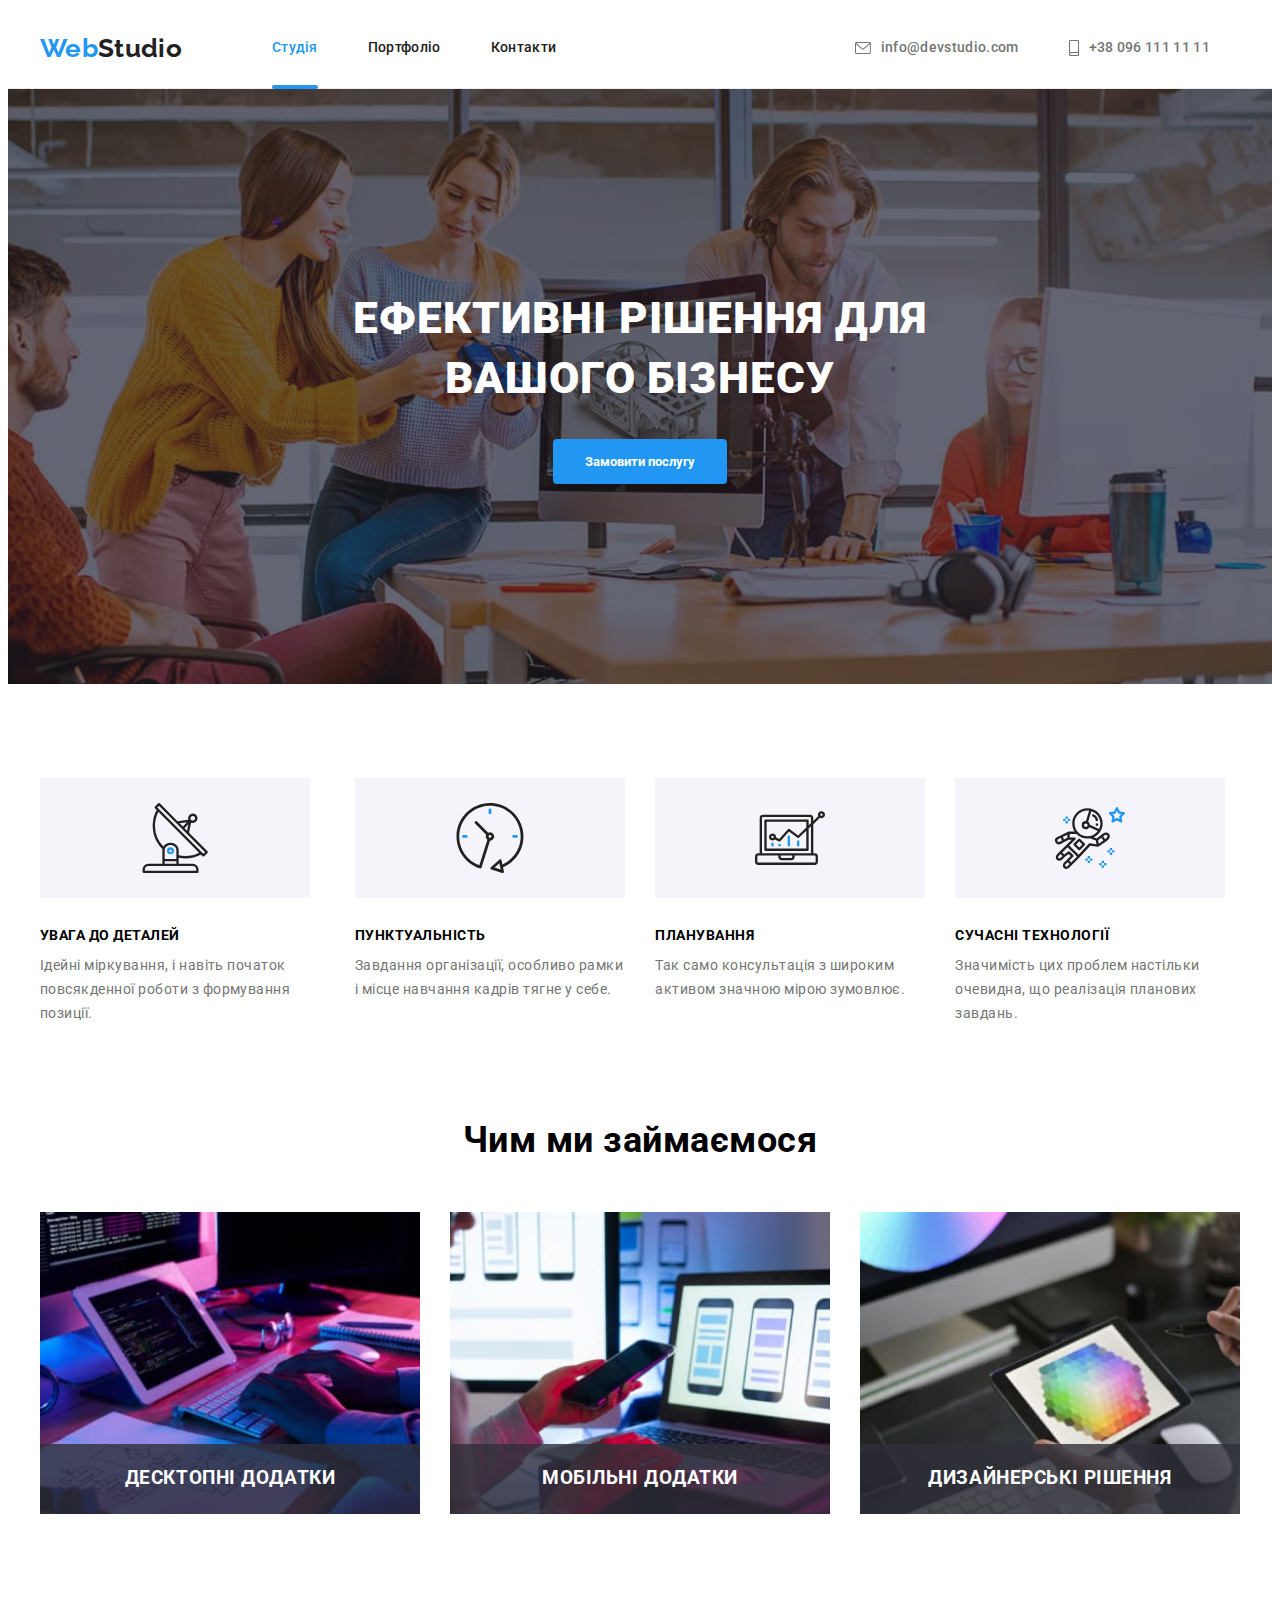
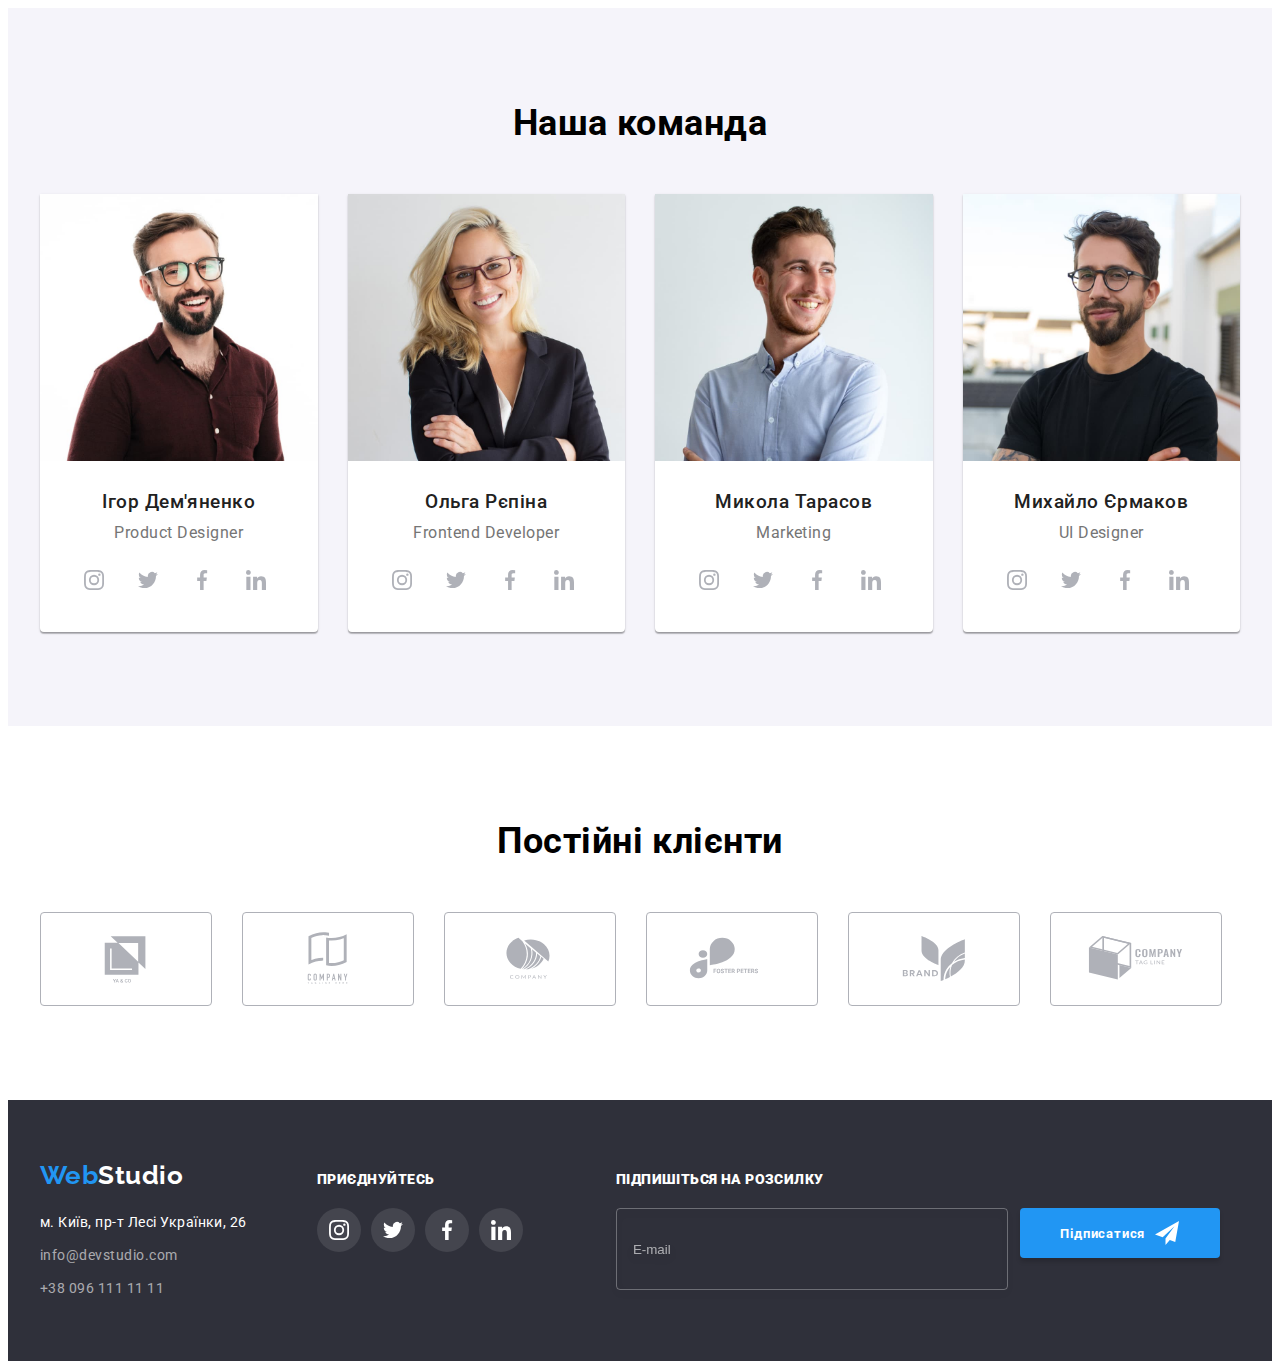
==== index.html @ 1784bf15 "copied files" ====
<!DOCTYPE html>
<html lang="uk">
  <head>
    <meta charset="UTF-8" />
    <meta http-equiv="X-UA-Compatible" content="IE=edge" />
    <meta name="viewport" content="width=device-width, initial-scale=1.0" />
    <title>Студія</title>
    <link rel="preconnect" href="https://fonts.googleapis.com" />
    <link rel="preconnect" href="https://fonts.gstatic.com" crossorigin />
    <link
      href="https://fonts.googleapis.com/css2?family=Raleway:wght@700&family=Roboto:wght@400;500;700;900&display=swap"
      rel="stylesheet"
    />
    <link
      rel="stylesheet"
      href="https://cdnjs.cloudflare.com/ajax/libs/modern-normalize/1.1.0/modern-normalize.min.css"
      integrity="sha512-wpPYUAdjBVSE4KJnH1VR1HeZfpl1ub8YT/NKx4PuQ5NmX2tKuGu6U/JRp5y+Y8XG2tV+wKQpNHVUX03MfMFn9Q=="
      crossorigin="anonymous"
      referrerpolicy="no-referrer"
    />
    <link rel="stylesheet" href="./css/main.min.css" />
  </head>

  <body>
    <header class="header">
      <div class="container main-menu">
        <a href="./index.html" class="logo no-decoration">
          <span class="accent-logo">Web</span>Studio
        </a>
        <nav>
          <ul class="menu style-none">
            <li class="menu-item">
              <a class="menu-link current no-decoration" href="./index.html">Студія</a>
            </li>
            <li class="menu-item">
              <a class="menu-link no-decoration" href="./portfolio.html">Портфоліо</a>
            </li>
            <li class="menu-item">
              <a class="menu-link no-decoration" href="#contacts">Контакти</a>
            </li>
          </ul>
        </nav>
        <ul class="communication-list style-none">
          <li class="communication-item">
            <a
              class="communication-link no-decoration"
              href="mailto:info@devstudio.com"
              rel="noopener noreferrer nofollow"
              target="_blank"
            >
              <svg width="16" height="12" class="icon-communication">
                <use href="./images/sprite.svg#envelope"></use>
              </svg>
              info@devstudio.com</a
            >
          </li>
          <li class="communication-item">
            <a class="communication-link no-decoration" href="tel:+380961111111">
              <svg width="10" height="16" class="icon-communication">
                <use href="./images/sprite.svg#smartphone"></use>
              </svg>
              +38 096 111 11 11</a
            >
          </li>
        </ul>
      </div>
    </header>
    <main>
      <!-- Hero section -->
      <section class="hero">
        <h1 class="hero-title">Ефективні рішення для вашого бізнесу</h1>
        <button type="button" class="hero-btn cursor" data-modal-open>Замовити послугу</button>
      </section>

      <!-- Features Section-->
      <section class="section features">
        <div class="container">
          <h2 class="visually-hidden">Особливості нашої веб студії</h2>

          <ul class="features-list style-none">
            <li class="features-item icon-antenna">
              <div class="icon-feature">
                <svg width="70" height="70">
                  <use href="./images/sprite.svg#antenna"></use>
                </svg>
              </div>
              <h3 class="feature-title">увага до деталей</h3>
              <p class="feature-desc">
                Ідейні міркування, і навіть початок повсякденної роботи з формування позиції.
              </p>
            </li>
            <li class="features-item icon-clock">
              <div class="icon-feature">
                <svg width="70" height="70">
                  <use href="./images/sprite.svg#clock"></use>
                </svg>
              </div>
              <h3 class="feature-title">пунктуальність</h3>
              <p class="feature-desc">
                Завдання організації, особливо рамки і місце навчання кадрів тягне у себе.
              </p>
            </li>
            <li class="features-item icon-diagram">
              <div class="icon-feature">
                <svg width="70" height="70">
                  <use href="./images/sprite.svg#diagram"></use>
                </svg>
              </div>
              <h3 class="feature-title">планування</h3>
              <p class="feature-desc">
                Так само консультація з широким активом значною мірою зумовлює.
              </p>
            </li>
            <li class="features-item icon-astronaut">
              <div class="icon-feature">
                <svg width="70" height="70">
                  <use href="./images/sprite.svg#astronaut"></use>
                </svg>
              </div>
              <h3 class="feature-title title">сучасні технології</h3>
              <p class="feature-desc">
                Значимість цих проблем настільки очевидна, що реалізація планових завдань.
              </p>
            </li>
          </ul>
        </div>
      </section>
      <!-- What we do Section -->
      <section class="section works">
        <div class="container">
          <h2 class="section-title">Чим ми займаємося</h2>
          <ul class="works-list style-none">
            <li class="works-item">
              <img
                class="works__img full-width"
                src="./images/programer-working-his-desk-office.jpg"
                alt="програміст праціює за робочим столом"
                width="370"
                height="294"
              />
              <h3 class="works-item-title">Десктопні додатки</h3>
            </li>
            <li class="works-item">
              <img
                class="works-img full-width"
                src="./images/designers-are-developing-application.jpg"
                alt="дизайнери розробляють додаток для смартфонів команда працює над інтерфейсом мобільних телефонів"
                width="370"
                height="294"
              />
              <h3 class="works-item-title">Мобільні додатки</h3>
            </li>
            <li class="works-item">
              <img
                class="works-img full-width"
                src="./images/creative-artist-web-design.jpg"
                alt="креативний веб дизайнер обирає кольори на графічному планшеті"
                width="370"
                height="294"
              />
              <h3 class="works-item-title">Дизайнерські рішення</h3>
            </li>
          </ul>
        </div>
      </section>
      <!-- Our team Section -->
      <section class="section team">
        <div class="container">
          <h2 class="section-title">Наша команда</h2>
          <ul class="team-list style-none">
            <li class="team-member">
              <img
                class="full-width"
                src="./images/team/product-designer.jpg"
                alt="Ігор Дем'яненко фото молодий чоловік в окулярах посміхається"
                width="270"
                height="260"
              />
              <div class="member-wrap">
                <h3 class="member-name">Ігор Дем'яненко</h3>
                <p lang="en" class="member-position">Product Designer</p>
                <ul class="member-socials-list style-none">
                  <li class="member-socials-item">
                    <a href="" class="member-socials-links">
                      <svg width="20" height="20" class="icon-member-socials">
                        <use href="./images/sprite.svg#instagram"></use>
                      </svg>
                    </a>
                  </li>
                  <li class="member-socials-item">
                    <a href="" class="member-socials-links">
                      <svg width="20" height="20" class="icon-member-socials">
                        <use href="./images/sprite.svg#twitter"></use>
                      </svg>
                    </a>
                  </li>
                  <li class="member-socials-item">
                    <a href="" class="member-socials-links">
                      <svg width="20" height="20" class="icon-member-socials">
                        <use href="./images/sprite.svg#facebook"></use>
                      </svg>
                    </a>
                  </li>
                  <li class="member-socials-item">
                    <a href="" class="member-socials-links">
                      <svg width="20" height="20" class="icon-member-socials">
                        <use href="./images/sprite.svg#linkedin"></use>
                      </svg>
                    </a>
                  </li>
                </ul>
              </div>
            </li>
            <li class="team-member">
              <img
                class="full-width"
                src="./images/team/frontend-developer.jpg"
                alt="Ольга Рєпіна фото молода жінка блондинка з довгим волоссям в окулярах і діловому костюмі посміхається"
                width="270"
                height="260"
              />
              <div class="member-wrap">
                <h3 class="member-name">Ольга Рєпіна</h3>
                <p lang="en" class="member-position">Frontend Developer</p>
                <ul class="member-socials-list style-none">
                  <li class="member-socials-item">
                    <a href="" class="member-socials-links">
                      <svg width="20" height="20" class="icon-member-socials">
                        <use href="./images/sprite.svg#instagram"></use>
                      </svg>
                    </a>
                  </li>
                  <li class="member-socials-item">
                    <a href="" class="member-socials-links">
                      <svg width="20" height="20" class="icon-member-socials">
                        <use href="./images/sprite.svg#twitter"></use>
                      </svg>
                    </a>
                  </li>
                  <li class="member-socials-item">
                    <a href="" class="member-socials-links">
                      <svg width="20" height="20" class="icon-member-socials">
                        <use href="./images/sprite.svg#facebook"></use>
                      </svg>
                    </a>
                  </li>
                  <li class="member-socials-item">
                    <a href="" class="member-socials-links">
                      <svg width="20" height="20" class="icon-member-socials">
                        <use href="./images/sprite.svg#linkedin"></use>
                      </svg>
                    </a>
                  </li>
                </ul>
              </div>
            </li>
            <li class="team-member">
              <img
                class="full-width"
                src="./images/team/marketing.jpg"
                alt="Микола Тарасов фото молодий чоловік в світлій сорочці посміхається"
                width="270"
                height="260"
              />
              <div class="member-wrap">
                <h3 class="member-name">Микола Тарасов</h3>
                <p lang="en" class="member-position">Marketing</p>
                <ul class="member-socials-list style-none">
                  <li class="member-socials-item">
                    <a href="" class="member-socials-links">
                      <svg width="20" height="20" class="icon-member-socials">
                        <use href="./images/sprite.svg#instagram"></use>
                      </svg>
                    </a>
                  </li>
                  <li class="member-socials-item">
                    <a href="" class="member-socials-links">
                      <svg width="20" height="20" class="icon-member-socials">
                        <use href="./images/sprite.svg#twitter"></use>
                      </svg>
                    </a>
                  </li>
                  <li class="member-socials-item">
                    <a href="" class="member-socials-links">
                      <svg width="20" height="20" class="icon-member-socials">
                        <use href="./images/sprite.svg#facebook"></use>
                      </svg>
                    </a>
                  </li>
                  <li class="member-socials-item">
                    <a href="" class="member-socials-links">
                      <svg width="20" height="20" class="icon-member-socials">
                        <use href="./images/sprite.svg#linkedin"></use>
                      </svg>
                    </a>
                  </li>
                </ul>
              </div>
            </li>
            <li class="team-member">
              <img
                class="full-width member"
                src="./images/team/ui-designer.jpg"
                alt="Михайло Єрмаков фото молодий темноволосий чоловік у чорній футболці в окулярах"
                width="270"
                height="260"
              />
              <div class="member-wrap">
                <h3 class="member-name">Михайло Єрмаков</h3>
                <p lang="en" class="member-position">UI Designer</p>
                <ul class="member-socials-list style-none">
                  <li class="member-socials-item">
                    <a href="" class="member-socials-links">
                      <svg width="20" height="20" class="icon-member-socials">
                        <use href="./images/sprite.svg#instagram"></use>
                      </svg>
                    </a>
                  </li>
                  <li class="member-socials-item">
                    <a href="" class="member-socials-links">
                      <svg width="20" height="20" class="icon-member-socials">
                        <use href="./images/sprite.svg#twitter"></use>
                      </svg>
                    </a>
                  </li>
                  <li class="member-socials-item">
                    <a href="" class="member-socials-links">
                      <svg width="20" height="20" class="icon-member-socials">
                        <use href="./images/sprite.svg#facebook"></use>
                      </svg>
                    </a>
                  </li>
                  <li class="member-socials-item">
                    <a href="" class="member-socials-links">
                      <svg width="20" height="20" class="icon-member-socials">
                        <use href="./images/sprite.svg#linkedin"></use>
                      </svg>
                    </a>
                  </li>
                </ul>
              </div>
            </li>
          </ul>
        </div>
      </section>
      <!-- Clients section -->
      <section class="section">
        <div class="container">
          <h2 class="section-title">Постійні клієнти</h2>
          <ul class="clients-list style-none">
            <li class="clients-item">
              <a href="" class="clients-link">
                <svg width="106" height="60" class="icon-client">
                  <use href="./images/sprite.svg#logo1"></use>
                </svg>
              </a>
            </li>
            <li class="clients-item">
              <a href="" class="clients-link">
                <svg width="106" height="60" class="icon-client">
                  <use href="./images/sprite.svg#logo2"></use>
                </svg>
              </a>
            </li>
            <li class="clients-item">
              <a href="" class="clients-link">
                <svg width="106" height="60" class="icon-client">
                  <use href="./images/sprite.svg#logo3"></use>
                </svg>
              </a>
            </li>
            <li class="clients-item">
              <a href="" class="clients-link">
                <svg width="106" height="60" class="icon-client">
                  <use href="./images/sprite.svg#logo4"></use>
                </svg>
              </a>
            </li>
            <li class="clients-item">
              <a href="" class="clients-link">
                <svg width="106" height="60" class="icon-client">
                  <use href="./images/sprite.svg#logo5"></use>
                </svg>
              </a>
            </li>
            <li class="clients-item">
              <a href="" class="clients-link">
                <svg width="106" height="60" class="icon-client">
                  <use href="./images/sprite.svg#logo6"></use>
                </svg>
              </a>
            </li>
          </ul>
        </div>
      </section>
    </main>
    <footer id="contacts" class="footer">
      <div class="container footer-wrap">
        <div class="footer-contacts">
          <a href="./index.html" class="logo footer-logo no-decoration">
            <p lang="en"><span class="accent-logo">Web</span>Studio</p>
          </a>
          <address class="contacts">
            <ul class="contacts-list style-none">
              <li class="contacts-item">
                <a
                  href="https://goo.gl/maps/mMnY23ugtFwCM5wb8"
                  rel="noopener noreferrer nofollow"
                  target="_blank"
                  class="address no-decoration"
                  >м. Київ, пр-т Лесі Українки, 26</a
                >
              </li>
              <li class="contacts-item">
                <a
                  href="mailto:info@devstudio.com"
                  rel="noopener noreferrer nofollow"
                  target="_blank"
                  class="contacts-link no-decoration"
                  >info@devstudio.com</a
                >
              </li>
              <li class="contacts-item">
                <a href="tel:+380961111111" class="contacts-link no-decoration"
                  >+38 096 111 11 11</a
                >
              </li>
            </ul>
          </address>
        </div>
        <div class="follow">
          <p class="join"><strong>Приєднуйтесь</strong></p>
          <ul class="company-socials-list style-none">
            <li class="company-socials-item">
              <a href="" class="company-socials-link">
                <svg width="20" height="20" class="icon-company-socials">
                  <use href="./images/sprite.svg#instagram"></use>
                </svg>
              </a>
            </li>
            <li class="company-socials-item">
              <a href="" class="company-socials-link">
                <svg width="20" height="20" class="icon-company-socials">
                  <use href="./images/sprite.svg#twitter"></use>
                </svg>
              </a>
            </li>
            <li class="company-socials-item">
              <a href="" class="company-socials-link">
                <svg width="20" height="20" class="icon-company-socials">
                  <use href="./images/sprite.svg#facebook"></use></svg
              ></a>
            </li>
            <li class="company-socials-item">
              <a href="" class="company-socials-link">
                <svg width="20" height="20" class="icon-company-socials">
                  <use href="./images/sprite.svg#linkedin"></use>
                </svg>
              </a>
            </li>
          </ul>
        </div>
        <div class="mailing">
          <p class="mailing-title"><strong>Підпишіться на розсилку</strong></p>
          <form action="" class="mailing-form" id="mailing-form" method="post">
            <input type="email" class="mailing-input" name="mailing-email" placeholder="E-mail" />
            <button type="submit" class="mailing-btn">
              Підписатися<svg class="icon-send" width="24" height="24">
                <use href="./images/sprite.svg#send"></use>
              </svg>
            </button>
          </form>
        </div>
      </div>
    </footer>
    <!-- Modal -->
    <div class="backdrop is-hidden" data-modal>
      <div class="modal">
        <button type="button" class="close-btn" data-modal-close>
          <svg class="close-icon" width="18" height="18">
            <use href="./images/sprite.svg#close-black-18dp"></use>
          </svg>
        </button>
        <p class="modal-title"><strong>Залиште свої дані, ми вам передзвонимо</strong></p>
        <form class="form-order" action="" method="post">
          <div class="order-element">
            <label for="name" class="order-label">Ім'я</label>
            <div class="order-field">
              <input type="text" class="order-input" name="name" />
              <svg class="order-icon" width="18" height="18">
                <use href="./images/sprite.svg#person"></use>
              </svg>
            </div>
          </div>

          <div class="order-element">
            <label for="tel" class="order-label">Телефон</label>
            <div class="order-field">
              <input type="tel" name="tel" class="order-input" />
              <svg class="order-icon" width="18" height="18">
                <use href="./images/sprite.svg#phone"></use>
              </svg>
            </div>
          </div>
          <div class="order-element">
            <label for="email" class="order-label">Пошта</label>
            <div class="order-field">
              <input type="email" name="email" class="order-input" />
              <svg width="18" height="18" class="order-icon">
                <use href="./images/sprite.svg#email"></use>
              </svg>
            </div>
          </div>

          <label for="comment" class="order-label">Коментар</label>
          <textarea
            name="comment"
            rows="5"
            class="order-comment"
            placeholder="Введіть текст"
          ></textarea>
          <div class="order-terms">
            <label class="terms-label">
              <input type="checkbox" class="terms-input visually-hidden" />
              <span class="check-icon"></span>
              Погоджуюся з розсилкою та приймаю</label
            >
            <p>
              <a class="terms-link" href=""> Умови договору</a>
            </p>
          </div>
          <button type="submit" class="order-btn">Відправити</button>
        </form>
      </div>
    </div>
    <script src="./js/modal.js"></script>
  </body>
</html>
---- css/main.min.css ----
:root{--primary-bg-color: #ffffff;--secondary-bg-color: #2f303a;--third-bg-color: #f5f4fa;--primary-btn-bg-color: #f5f4fa;--secondary-btn-bg-color: #2196f3;--third-btn-bg-color: #188ce8;--primary-title-color: #212121;--secondary-title-color: #ffffff;--primary-btn-text: #212121;--secondary-btn-color: #ffffff;--primary-border-color: #eeeeee;--main-text-color: #757575;--accent-color: #2196f3;--header-contact-link: #757575;--footer-contact-link: rgba(255, 255, 255, 0.6);--primary-font-family: "Roboto";--secondary-font-family: "Raleway";--primary-letter-spacing: 0.03em;--primary-socials-color: #afb1b8}h1,h2,h3,h4,h5,h6,p{margin:0;padding:0}ul{margin:0;padding:0}button{border:none}textarea{resize:none}.container{width:1200px;margin:0 auto;padding-left:15px;padding-right:15px}.no-decoration{text-decoration:none}.style-none{list-style:none}.full-width{display:block;width:100%;height:auto}.cursor{cursor:pointer}body{font-family:var(--primary-font-family),sans-serif;background-color:var(--main-bg-color);letter-spacing:var(--primary-letter-spacing)}.section{padding:94px 0}.section-title{margin-bottom:50px;font-weight:700;font-size:36px;text-align:center;line-height:1.17}.header{border-bottom:1px solid #ececec;line-height:1.14;letter-spacing:.02em}.main-menu{display:flex;align-items:center;position:relative}.logo{display:block;margin-right:90px;color:var(--primary-title-color);font-family:var(--secondary-font-family),sans-serif;font-size:26px;font-weight:700;line-height:1.19}.menu{display:flex}.menu-item:not(:last-child){margin-right:50px}.menu-link{position:relative;display:block;padding:30px 0;color:var(--primary-title-color);transition:color 250ms cubic-bezier(0.4, 0, 0.2, 1);font-weight:500;font-size:14px}.menu-link:hover,.menu-link:focus{color:var(--accent-color)}.accent-logo,.current{color:var(--accent-color)}.current::after{position:absolute;bottom:-3px;left:0;display:block;width:100%;height:4px;content:"";background-color:#2196f3;border-radius:2px}.communication-list{display:flex;margin-left:auto}.communication-item{display:flex;align-items:center;margin-right:10px}.communication-link{display:flex;padding:32px 20px;justify-content:center;align-items:center;color:var(--header-contact-link);transition:color 250ms cubic-bezier(0.4, 0, 0.2, 1);font-weight:500;font-size:14px}.communication-link:hover,.communication-link:focus{color:var(--accent-color)}.icon-communication{margin-right:10px;fill:currentColor}.hero{max-width:1600px;margin:0 auto;padding:200px 0;background-color:#c4c4c4;background-image:linear-gradient(to right, rgba(47, 48, 58, 0.4), rgba(47, 48, 58, 0.4)),url(../images/header-background.jpg);background-position:center;background-repeat:no-repeat;background-size:cover;text-align:center;letter-spacing:.06em}.hero-title{max-width:695px;margin:0 auto;margin-bottom:30px;color:var(--secondary-title-color);font-weight:900;font-size:44px;line-height:1.36;text-transform:uppercase}.hero-btn{padding:10px 32px;background-color:var(--secondary-btn-bg-color);box-shadow:0px 4px 4px rgba(0,0,0,.15);border:none;border-radius:4px;color:var(--secondary-title-color);transition:background-color 250ms cubic-bezier(0.4, 0, 0.2, 1);font-family:inherit;font-weight:700;line-height:1.88}.hero-btn:active,.hero-btn:hover,.hero-btn:focus{background-color:var(--third-btn-bg-color)}.features{padding-bottom:0}.visually-hidden{position:absolute;width:1px;height:1px;margin:-1px;border:0;padding:0;white-space:nowrap;-webkit-clip-path:inset(100%);clip-path:inset(100%);clip:rect(0 0 0 0);overflow:hidden}.features-list{display:flex}.features-item:not(:last-child){margin-right:30px}.icon-feature{display:flex;width:270px;height:120px;margin-bottom:30px;align-items:center;justify-content:center;background-color:#f5f4fa}.feature-title{margin-bottom:10px;font-weight:700;font-size:14px;line-height:1.14;text-transform:uppercase}.feature-desc{color:var(--main-text-color);font-size:14px;line-height:1.71}.works-list{display:flex}.works-item{position:relative;flex-basis:calc((100% - 60px)/3)}.works-item:not(:first-child){margin-left:30px}.works-item-title{position:absolute;bottom:0;display:flex;height:70px;width:100%;justify-content:center;align-items:center;color:var(--secondary-title-color);background-color:rgba(47,48,58,.8);transition:background 250ms cubic-bezier(0.4, 0, 0.2, 1),opacity 250ms cubic-bezier(0.4, 0, 0.2, 1);text-transform:uppercase;font-weight:700;line-height:1.17;letter-spacing:var(--primary-letter-spacing)}.works-item-title::before{background-color:rgba(47,48,58,.8)}.works-item-title:hover,.works-item-title:focus{background:linear-gradient(0deg, rgba(0, 0, 0, 0.2), rgba(0, 0, 0, 0.2)),#d9d9d9;opacity:1}.team{background-color:var(--third-bg-color)}.team-list{display:flex;gap:30px}.team-member{flex-basis:calc((100% - 90px)/4);background:var(--primary-bg-color);box-shadow:0px 1px 3px rgba(0,0,0,.12),0px 1px 1px rgba(0,0,0,.14),0px 2px 1px rgba(0,0,0,.2);border-radius:0px 0px 4px 4px}.member-wrap{padding:30px 32px}.member-name{margin-bottom:10px;color:var(--primary-title-color);text-align:center;line-height:1.19;font-weight:500}.member-position{margin-bottom:16px;color:var(--main-text-color);text-align:center;line-height:1.19}.member-socials-list{display:flex}.member-socials-item:not(:last-child){margin-right:10px}.member-socials-links{width:44px;height:44px;border-radius:50%;display:flex;justify-content:center;align-items:center;color:var(--primary-socials-color);transition:color 250ms cubic-bezier(0.4, 0, 0.2, 1),background-color 250ms cubic-bezier(0.4, 0, 0.2, 1)}.member-socials-links:hover,.member-socials-links:focus{color:var(--secondary-btn-color);background-color:var(--accent-color)}.icon-member-socials{fill:currentColor}.clients-list{display:flex}.clients-item:not(:last-child){margin-right:30px}.clients-link{width:170px;height:92px;display:flex;justify-content:center;align-items:center;color:var(--primary-socials-color);border:1px solid var(--primary-socials-color);border-radius:4px;transition:border 250ms cubic-bezier(0.4, 0, 0.2, 1),color 250ms cubic-bezier(0.4, 0, 0.2, 1)}.clients-link:hover,.clients-link:focus{border:1px solid var(--accent-color);color:var(--accent-color)}.icon-client{fill:currentColor}.footer{padding-top:60px;padding-bottom:60px;background-color:var(--secondary-bg-color)}.footer-wrap{display:flex;align-items:baseline}.footer-contacts{margin-right:70px}.footer-logo{margin-bottom:20px;margin-right:0;color:var(--secondary-title-color)}.contacts{font-style:normal}.contacts-item{font-size:14px;line-height:1.71}.contacts-item:not(:last-child){margin-bottom:9px}.address{display:block;color:var(--secondary-title-color);transition:color 250ms cubic-bezier(0.4, 0, 0.2, 1)}.address:hover,.address:focus{color:var(--accent-color)}.contacts-link{display:block;color:var(--footer-contact-link);transition:color 250ms cubic-bezier(0.4, 0, 0.2, 1)}.contacts-link:hover,.contacts-link:focus{color:var(--accent-color)}.follow{margin-right:93px}.join{margin-bottom:20px;color:var(--secondary-title-color);font-weight:700;font-size:14px;line-height:1.14;text-transform:uppercase}.company-socials-list{display:flex;gap:10px}.company-socials-item:not(:last-child)::before{margin-right:10px}.company-socials-link{width:44px;height:44px;display:flex;border-radius:50%;justify-content:center;align-items:center;background-color:rgba(255,255,255,.1);color:var(--secondary-btn-color);transition:background-color 250ms cubic-bezier(0.4, 0, 0.2, 1)}.company-socials-link:hover,.company-socials-link:focus{background-color:var(--accent-color)}.icon-company-socials{fill:currentColor}.mailing-form{display:flex;justify-content:space-between}.mailing-title{margin-bottom:20px;color:var(--secondary-title-color);font-weight:700;font-size:14px;line-height:1.14;letter-spacing:var(--primary-letter-spacing);text-transform:uppercase}.mailing-input{width:358px;height:50px;padding:15px 16px;margin-right:12px;background-color:rgba(0,0,0,0);outline:none;border:1px solid rgba(255,255,255,.3);filter:drop-shadow(0px 4px 4px rgba(0, 0, 0, 0.15));border-radius:4px;color:rgba(255,255,255,.6);transform:border 250ms cubic-bezier(0.4, 0, 0.2, 1)}.mailing-input::-moz-placeholder{color:rgba(255,255,255,.6)}.mailing-input:-ms-input-placeholder{color:rgba(255,255,255,.6)}.mailing-input::placeholder{color:rgba(255,255,255,.6)}.mailing-input:hover,.mailing-input:focus{border:1px solid var(--accent-color)}.mailing-btn{width:200px;height:50px;display:flex;align-items:center;justify-content:center;padding:10px;background-color:var(--secondary-btn-bg-color);color:var(--secondary-title-color);box-shadow:0px 4px 4px rgba(0,0,0,.15);border-radius:4px;font-family:inherit;font-weight:700;line-height:1.88;text-align:center;letter-spacing:.06em}.icon-send{margin-left:10px;fill:var(--secondary-title-color)}.backdrop{visibility:visible;position:fixed;top:0;left:0;width:100%;height:100%;opacity:1;background-color:rgba(0,0,0,.2);transition:opacity 250ms cubic-bezier(0.4, 0, 0.2, 1),visibility 250ms cubic-bezier(0.4, 0, 0.2, 1)}.is-hidden{opacity:0;visibility:hidden;pointer-events:none}.backdrop.is-hidden .modal{transform:translate(-50%, -50%) scale(0.8)}.modal{position:absolute;top:50%;left:50%;transform:translate(-50%, -50%) scale(1);min-width:528px;min-height:581px;padding:40px;background-color:var(--primary-bg-color);box-shadow:0px 1px 3px rgba(0,0,0,.12),0px 1px 1px rgba(0,0,0,.14),0px 2px 1px rgba(0,0,0,.2);border-radius:4px;transition:transform 250ms cubic-bezier(0.4, 0, 0.2, 1)}.close-btn{position:absolute;top:8px;right:8px;width:30px;height:30px;display:flex;align-items:center;justify-content:center;background-color:var(--primary-bg-color);border-radius:50%;border:1px solid rgba(0,0,0,.1);cursor:pointer}.close-icon{fill:#000;transition:fill 250ms cubic-bezier(0.4, 0, 0.2, 1)}.close-btn:hover .close-icon,.close-btn:focus .close-icon{fill:var(--accent-color)}.no-scroll{overflow:hidden}@-webkit-keyframes appearModal{0%{opacity:1;transform:scale(1)}100%{opacity:0;transform:scale(0.7)}}@keyframes appearModal{0%{opacity:1;transform:scale(1)}100%{opacity:0;transform:scale(0.7)}}.modal-title{margin-bottom:12px;font-weight:700;font-size:20px;line-height:1.15;text-align:center;letter-spacing:var(--primary-letter-spacing);color:var(--primary-title-color)}.form-order{display:flex;flex-direction:column}.form-order .order-comment:focus,.form-order input:focus{outline:none}.order-field{position:relative;margin-bottom:10px}.order-icon{position:absolute;top:50%;left:12px;transform:translateY(-50%);fill:#212121;transition:fill 250ms cubic-bezier(0.4, 0, 0.2, 1)}.order-label{margin-bottom:4px;font-size:12px;line-height:1.17;letter-spacing:.01em;color:var(--main-text-color)}.order-input{outline:none;border:none;width:100%;height:40px;padding-left:42px;border:1px solid rgba(33,33,33,.2);border-radius:4px;transition:border 250ms cubic-bezier(0.4, 0, 0.2, 1)}.order-input:hover,.order-comment:hover,.order-input:focus,.order-comment:focus{border:1px solid #2196f3}.order-input:hover+.order-icon,.order-input:focus+.order-icon{fill:var(--accent-color)}.order-comment{padding:12px 16px;margin-bottom:20px;border:none;border:1px solid rgba(33,33,33,.2);border-radius:4px}.order-terms{display:flex;align-items:center;justify-content:center;margin-bottom:30px}.terms-label{display:flex;align-items:center;font-size:14px;line-height:1.71;letter-spacing:.03em;color:#757575}.terms-link{margin-left:4px;font-size:14px;line-height:1.71;letter-spacing:var(--primary-letter-spacing);color:var(--accent-color);outline:none}.terms-link:focus{border:1px solid var(--accent-color)}.check-icon{position:relative;width:16px;height:15px;margin-right:7px;display:inline-block;border:2px solid #212121;border-radius:3px;transition:border 250ms cubic-bezier(0.4, 0, 0.2, 1),background 250ms cubic-bezier(0.4, 0, 0.2, 1)}.terms-input:hover+.check-icon,.terms-input:focus+.check-icon{border:2px solid var(--accent-color)}.terms-input:checked+.check-icon{border:none;background-image:url(../images/icon-check.svg)}.order-btn{outline:none;display:block;margin:0 auto;width:200px;height:50px;background-color:var(--secondary-btn-bg-color);color:var(--secondary-title-color);box-shadow:0px 4px 4px rgba(0,0,0,.15);border-radius:4px;font-family:inherit;font-weight:700;font-size:16px;line-height:1.88;letter-spacing:.06em}.order-btn:focus,.order-btn:hover{border:1px solid var(--accent-color)}/*# sourceMappingURL=main.min.css.map */
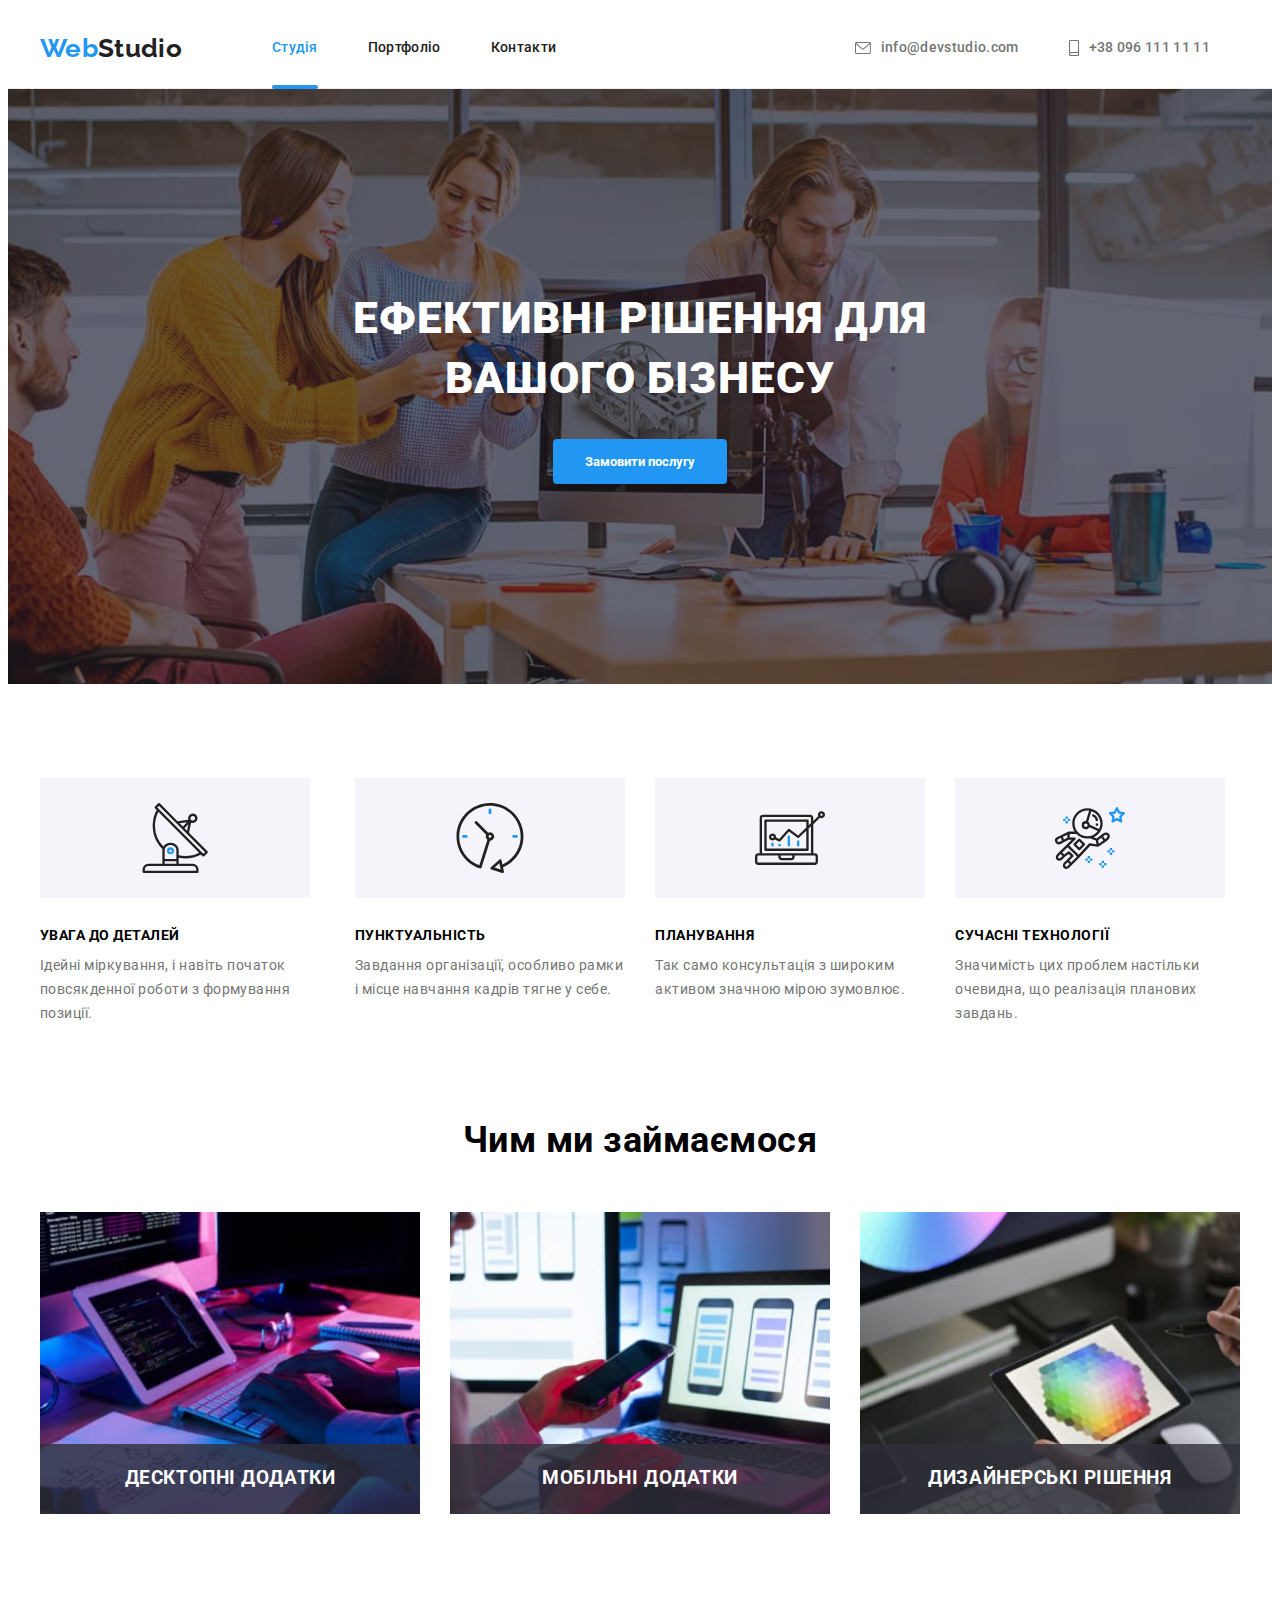
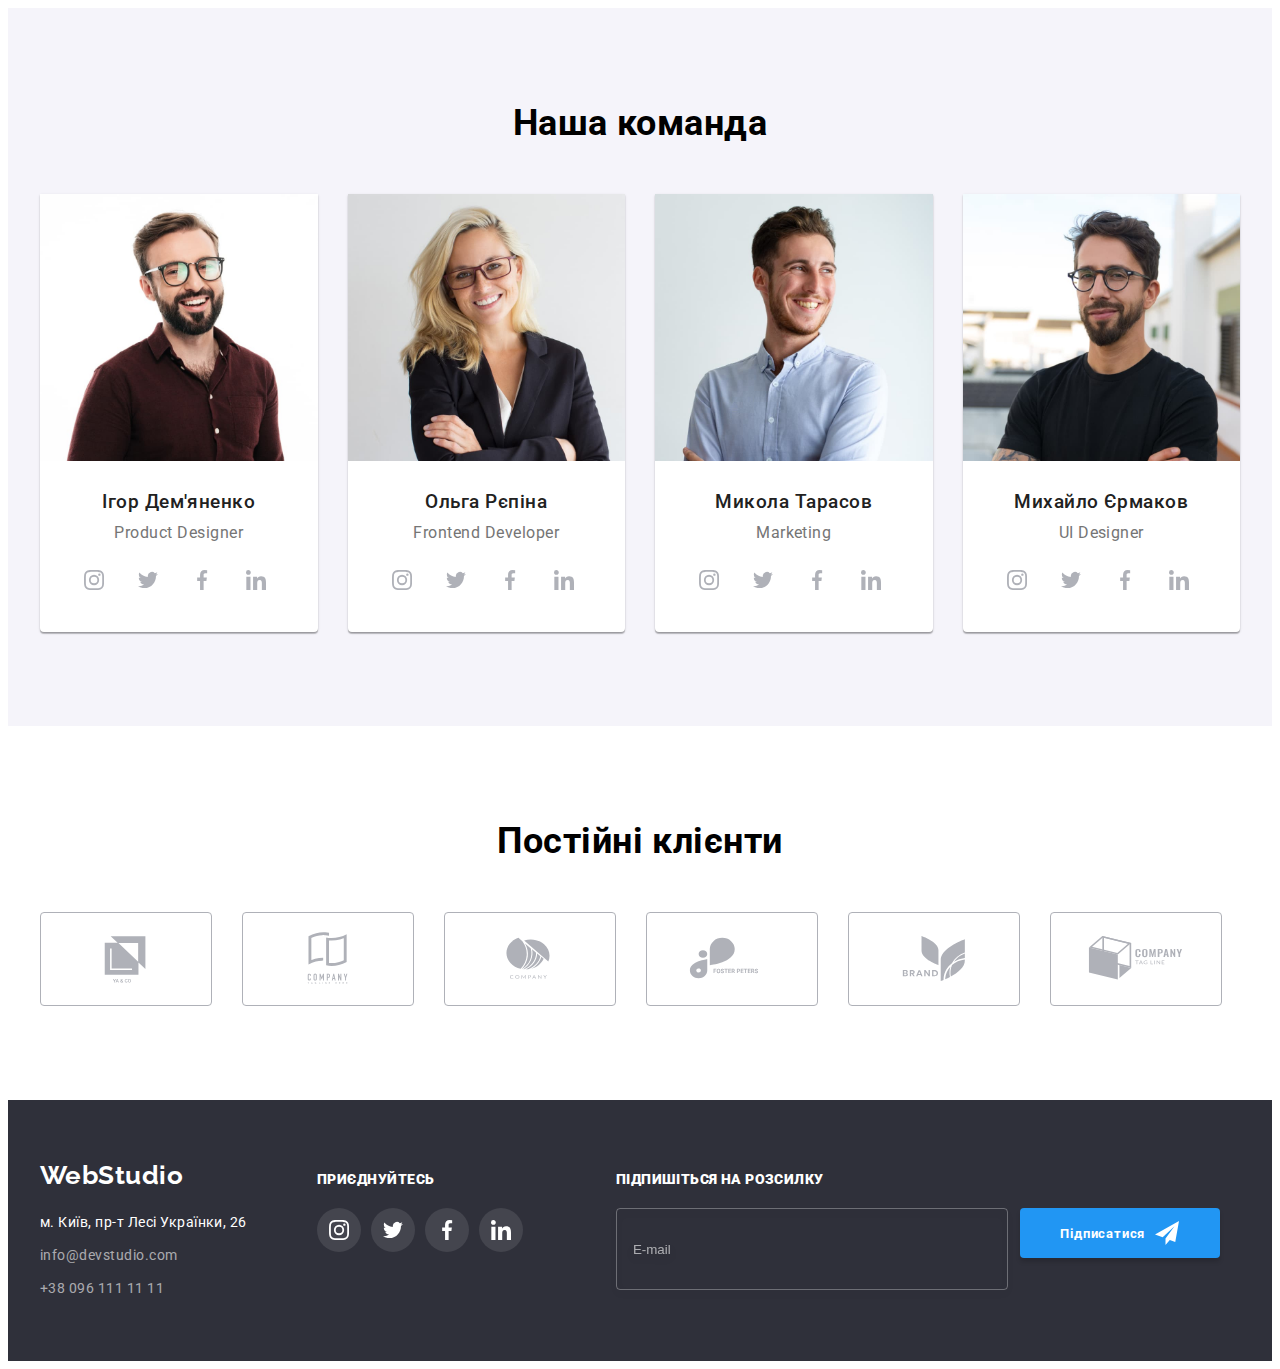
==== commit b61fdff9: "refactoring header, features" ====
--- a/index.html
+++ b/index.html
@@ -23,40 +23,40 @@
 
   <body>
     <header class="header">
-      <div class="container main-menu">
+      <div class="container menu">
         <a href="./index.html" class="logo no-decoration">
-          <span class="accent-logo">Web</span>Studio
+          <span class="logo__accent">Web</span>Studio
         </a>
         <nav>
-          <ul class="menu style-none">
-            <li class="menu-item">
-              <a class="menu-link current no-decoration" href="./index.html">Студія</a>
-            </li>
-            <li class="menu-item">
-              <a class="menu-link no-decoration" href="./portfolio.html">Портфоліо</a>
-            </li>
-            <li class="menu-item">
-              <a class="menu-link no-decoration" href="#contacts">Контакти</a>
+          <ul class="menu__list style-none">
+            <li class="menu__item">
+              <a class="menu__link current no-decoration" href="./index.html">Студія</a>
+            </li>
+            <li class="menu__item">
+              <a class="menu__link no-decoration" href="./portfolio.html">Портфоліо</a>
+            </li>
+            <li class="menu__item">
+              <a class="menu__link no-decoration" href="#contacts">Контакти</a>
             </li>
           </ul>
         </nav>
-        <ul class="communication-list style-none">
-          <li class="communication-item">
+        <ul class="communication style-none">
+          <li class="communication__item">
             <a
-              class="communication-link no-decoration"
+              class="communication__link no-decoration"
               href="mailto:info@devstudio.com"
               rel="noopener noreferrer nofollow"
               target="_blank"
             >
-              <svg width="16" height="12" class="icon-communication">
+              <svg width="16" height="12" class="communication__icon">
                 <use href="./images/sprite.svg#envelope"></use>
               </svg>
               info@devstudio.com</a
             >
           </li>
-          <li class="communication-item">
-            <a class="communication-link no-decoration" href="tel:+380961111111">
-              <svg width="10" height="16" class="icon-communication">
+          <li class="communication__item">
+            <a class="communication__link no-decoration" href="tel:+380961111111">
+              <svg width="10" height="16" class="communication__icon">
                 <use href="./images/sprite.svg#smartphone"></use>
               </svg>
               +38 096 111 11 11</a
@@ -77,48 +77,48 @@
         <div class="container">
           <h2 class="visually-hidden">Особливості нашої веб студії</h2>
 
-          <ul class="features-list style-none">
-            <li class="features-item icon-antenna">
-              <div class="icon-feature">
+          <ul class="features__list style-none">
+            <li class="features__item icon-antenna">
+              <div class="features__icon">
                 <svg width="70" height="70">
                   <use href="./images/sprite.svg#antenna"></use>
                 </svg>
               </div>
-              <h3 class="feature-title">увага до деталей</h3>
-              <p class="feature-desc">
+              <h3 class="features__title">увага до деталей</h3>
+              <p class="features__desc">
                 Ідейні міркування, і навіть початок повсякденної роботи з формування позиції.
               </p>
             </li>
-            <li class="features-item icon-clock">
-              <div class="icon-feature">
+            <li class="features__item icon-clock">
+              <div class="features__icon">
                 <svg width="70" height="70">
                   <use href="./images/sprite.svg#clock"></use>
                 </svg>
               </div>
-              <h3 class="feature-title">пунктуальність</h3>
-              <p class="feature-desc">
+              <h3 class="features__title">пунктуальність</h3>
+              <p class="features__desc">
                 Завдання організації, особливо рамки і місце навчання кадрів тягне у себе.
               </p>
             </li>
-            <li class="features-item icon-diagram">
-              <div class="icon-feature">
+            <li class="features__item icon-diagram">
+              <div class="features__icon">
                 <svg width="70" height="70">
                   <use href="./images/sprite.svg#diagram"></use>
                 </svg>
               </div>
-              <h3 class="feature-title">планування</h3>
-              <p class="feature-desc">
+              <h3 class="features__title">планування</h3>
+              <p class="features__desc">
                 Так само консультація з широким активом значною мірою зумовлює.
               </p>
             </li>
-            <li class="features-item icon-astronaut">
-              <div class="icon-feature">
+            <li class="features__item icon-astronaut">
+              <div class="features__icon">
                 <svg width="70" height="70">
                   <use href="./images/sprite.svg#astronaut"></use>
                 </svg>
               </div>
-              <h3 class="feature-title title">сучасні технології</h3>
-              <p class="feature-desc">
+              <h3 class="features__title">сучасні технології</h3>
+              <p class="features__desc">
                 Значимість цих проблем настільки очевидна, що реалізація планових завдань.
               </p>
             </li>
@@ -132,7 +132,7 @@
           <ul class="works-list style-none">
             <li class="works-item">
               <img
-                class="works__img full-width"
+                class="works-img full-width"
                 src="./images/programer-working-his-desk-office.jpg"
                 alt="програміст праціює за робочим столом"
                 width="370"
--- a/css/main.min.css
+++ b/css/main.min.css
@@ -1 +1 @@
-:root{--primary-bg-color: #ffffff;--secondary-bg-color: #2f303a;--third-bg-color: #f5f4fa;--primary-btn-bg-color: #f5f4fa;--secondary-btn-bg-color: #2196f3;--third-btn-bg-color: #188ce8;--primary-title-color: #212121;--secondary-title-color: #ffffff;--primary-btn-text: #212121;--secondary-btn-color: #ffffff;--primary-border-color: #eeeeee;--main-text-color: #757575;--accent-color: #2196f3;--header-contact-link: #757575;--footer-contact-link: rgba(255, 255, 255, 0.6);--primary-font-family: "Roboto";--secondary-font-family: "Raleway";--primary-letter-spacing: 0.03em;--primary-socials-color: #afb1b8}h1,h2,h3,h4,h5,h6,p{margin:0;padding:0}ul{margin:0;padding:0}button{border:none}textarea{resize:none}.container{width:1200px;margin:0 auto;padding-left:15px;padding-right:15px}.no-decoration{text-decoration:none}.style-none{list-style:none}.full-width{display:block;width:100%;height:auto}.cursor{cursor:pointer}body{font-family:var(--primary-font-family),sans-serif;background-color:var(--main-bg-color);letter-spacing:var(--primary-letter-spacing)}.section{padding:94px 0}.section-title{margin-bottom:50px;font-weight:700;font-size:36px;text-align:center;line-height:1.17}.header{border-bottom:1px solid #ececec;line-height:1.14;letter-spacing:.02em}.main-menu{display:flex;align-items:center;position:relative}.logo{display:block;margin-right:90px;color:var(--primary-title-color);font-family:var(--secondary-font-family),sans-serif;font-size:26px;font-weight:700;line-height:1.19}.menu{display:flex}.menu-item:not(:last-child){margin-right:50px}.menu-link{position:relative;display:block;padding:30px 0;color:var(--primary-title-color);transition:color 250ms cubic-bezier(0.4, 0, 0.2, 1);font-weight:500;font-size:14px}.menu-link:hover,.menu-link:focus{color:var(--accent-color)}.accent-logo,.current{color:var(--accent-color)}.current::after{position:absolute;bottom:-3px;left:0;display:block;width:100%;height:4px;content:"";background-color:#2196f3;border-radius:2px}.communication-list{display:flex;margin-left:auto}.communication-item{display:flex;align-items:center;margin-right:10px}.communication-link{display:flex;padding:32px 20px;justify-content:center;align-items:center;color:var(--header-contact-link);transition:color 250ms cubic-bezier(0.4, 0, 0.2, 1);font-weight:500;font-size:14px}.communication-link:hover,.communication-link:focus{color:var(--accent-color)}.icon-communication{margin-right:10px;fill:currentColor}.hero{max-width:1600px;margin:0 auto;padding:200px 0;background-color:#c4c4c4;background-image:linear-gradient(to right, rgba(47, 48, 58, 0.4), rgba(47, 48, 58, 0.4)),url(../images/header-background.jpg);background-position:center;background-repeat:no-repeat;background-size:cover;text-align:center;letter-spacing:.06em}.hero-title{max-width:695px;margin:0 auto;margin-bottom:30px;color:var(--secondary-title-color);font-weight:900;font-size:44px;line-height:1.36;text-transform:uppercase}.hero-btn{padding:10px 32px;background-color:var(--secondary-btn-bg-color);box-shadow:0px 4px 4px rgba(0,0,0,.15);border:none;border-radius:4px;color:var(--secondary-title-color);transition:background-color 250ms cubic-bezier(0.4, 0, 0.2, 1);font-family:inherit;font-weight:700;line-height:1.88}.hero-btn:active,.hero-btn:hover,.hero-btn:focus{background-color:var(--third-btn-bg-color)}.features{padding-bottom:0}.visually-hidden{position:absolute;width:1px;height:1px;margin:-1px;border:0;padding:0;white-space:nowrap;-webkit-clip-path:inset(100%);clip-path:inset(100%);clip:rect(0 0 0 0);overflow:hidden}.features-list{display:flex}.features-item:not(:last-child){margin-right:30px}.icon-feature{display:flex;width:270px;height:120px;margin-bottom:30px;align-items:center;justify-content:center;background-color:#f5f4fa}.feature-title{margin-bottom:10px;font-weight:700;font-size:14px;line-height:1.14;text-transform:uppercase}.feature-desc{color:var(--main-text-color);font-size:14px;line-height:1.71}.works-list{display:flex}.works-item{position:relative;flex-basis:calc((100% - 60px)/3)}.works-item:not(:first-child){margin-left:30px}.works-item-title{position:absolute;bottom:0;display:flex;height:70px;width:100%;justify-content:center;align-items:center;color:var(--secondary-title-color);background-color:rgba(47,48,58,.8);transition:background 250ms cubic-bezier(0.4, 0, 0.2, 1),opacity 250ms cubic-bezier(0.4, 0, 0.2, 1);text-transform:uppercase;font-weight:700;line-height:1.17;letter-spacing:var(--primary-letter-spacing)}.works-item-title::before{background-color:rgba(47,48,58,.8)}.works-item-title:hover,.works-item-title:focus{background:linear-gradient(0deg, rgba(0, 0, 0, 0.2), rgba(0, 0, 0, 0.2)),#d9d9d9;opacity:1}.team{background-color:var(--third-bg-color)}.team-list{display:flex;gap:30px}.team-member{flex-basis:calc((100% - 90px)/4);background:var(--primary-bg-color);box-shadow:0px 1px 3px rgba(0,0,0,.12),0px 1px 1px rgba(0,0,0,.14),0px 2px 1px rgba(0,0,0,.2);border-radius:0px 0px 4px 4px}.member-wrap{padding:30px 32px}.member-name{margin-bottom:10px;color:var(--primary-title-color);text-align:center;line-height:1.19;font-weight:500}.member-position{margin-bottom:16px;color:var(--main-text-color);text-align:center;line-height:1.19}.member-socials-list{display:flex}.member-socials-item:not(:last-child){margin-right:10px}.member-socials-links{width:44px;height:44px;border-radius:50%;display:flex;justify-content:center;align-items:center;color:var(--primary-socials-color);transition:color 250ms cubic-bezier(0.4, 0, 0.2, 1),background-color 250ms cubic-bezier(0.4, 0, 0.2, 1)}.member-socials-links:hover,.member-socials-links:focus{color:var(--secondary-btn-color);background-color:var(--accent-color)}.icon-member-socials{fill:currentColor}.clients-list{display:flex}.clients-item:not(:last-child){margin-right:30px}.clients-link{width:170px;height:92px;display:flex;justify-content:center;align-items:center;color:var(--primary-socials-color);border:1px solid var(--primary-socials-color);border-radius:4px;transition:border 250ms cubic-bezier(0.4, 0, 0.2, 1),color 250ms cubic-bezier(0.4, 0, 0.2, 1)}.clients-link:hover,.clients-link:focus{border:1px solid var(--accent-color);color:var(--accent-color)}.icon-client{fill:currentColor}.footer{padding-top:60px;padding-bottom:60px;background-color:var(--secondary-bg-color)}.footer-wrap{display:flex;align-items:baseline}.footer-contacts{margin-right:70px}.footer-logo{margin-bottom:20px;margin-right:0;color:var(--secondary-title-color)}.contacts{font-style:normal}.contacts-item{font-size:14px;line-height:1.71}.contacts-item:not(:last-child){margin-bottom:9px}.address{display:block;color:var(--secondary-title-color);transition:color 250ms cubic-bezier(0.4, 0, 0.2, 1)}.address:hover,.address:focus{color:var(--accent-color)}.contacts-link{display:block;color:var(--footer-contact-link);transition:color 250ms cubic-bezier(0.4, 0, 0.2, 1)}.contacts-link:hover,.contacts-link:focus{color:var(--accent-color)}.follow{margin-right:93px}.join{margin-bottom:20px;color:var(--secondary-title-color);font-weight:700;font-size:14px;line-height:1.14;text-transform:uppercase}.company-socials-list{display:flex;gap:10px}.company-socials-item:not(:last-child)::before{margin-right:10px}.company-socials-link{width:44px;height:44px;display:flex;border-radius:50%;justify-content:center;align-items:center;background-color:rgba(255,255,255,.1);color:var(--secondary-btn-color);transition:background-color 250ms cubic-bezier(0.4, 0, 0.2, 1)}.company-socials-link:hover,.company-socials-link:focus{background-color:var(--accent-color)}.icon-company-socials{fill:currentColor}.mailing-form{display:flex;justify-content:space-between}.mailing-title{margin-bottom:20px;color:var(--secondary-title-color);font-weight:700;font-size:14px;line-height:1.14;letter-spacing:var(--primary-letter-spacing);text-transform:uppercase}.mailing-input{width:358px;height:50px;padding:15px 16px;margin-right:12px;background-color:rgba(0,0,0,0);outline:none;border:1px solid rgba(255,255,255,.3);filter:drop-shadow(0px 4px 4px rgba(0, 0, 0, 0.15));border-radius:4px;color:rgba(255,255,255,.6);transform:border 250ms cubic-bezier(0.4, 0, 0.2, 1)}.mailing-input::-moz-placeholder{color:rgba(255,255,255,.6)}.mailing-input:-ms-input-placeholder{color:rgba(255,255,255,.6)}.mailing-input::placeholder{color:rgba(255,255,255,.6)}.mailing-input:hover,.mailing-input:focus{border:1px solid var(--accent-color)}.mailing-btn{width:200px;height:50px;display:flex;align-items:center;justify-content:center;padding:10px;background-color:var(--secondary-btn-bg-color);color:var(--secondary-title-color);box-shadow:0px 4px 4px rgba(0,0,0,.15);border-radius:4px;font-family:inherit;font-weight:700;line-height:1.88;text-align:center;letter-spacing:.06em}.icon-send{margin-left:10px;fill:var(--secondary-title-color)}.backdrop{visibility:visible;position:fixed;top:0;left:0;width:100%;height:100%;opacity:1;background-color:rgba(0,0,0,.2);transition:opacity 250ms cubic-bezier(0.4, 0, 0.2, 1),visibility 250ms cubic-bezier(0.4, 0, 0.2, 1)}.is-hidden{opacity:0;visibility:hidden;pointer-events:none}.backdrop.is-hidden .modal{transform:translate(-50%, -50%) scale(0.8)}.modal{position:absolute;top:50%;left:50%;transform:translate(-50%, -50%) scale(1);min-width:528px;min-height:581px;padding:40px;background-color:var(--primary-bg-color);box-shadow:0px 1px 3px rgba(0,0,0,.12),0px 1px 1px rgba(0,0,0,.14),0px 2px 1px rgba(0,0,0,.2);border-radius:4px;transition:transform 250ms cubic-bezier(0.4, 0, 0.2, 1)}.close-btn{position:absolute;top:8px;right:8px;width:30px;height:30px;display:flex;align-items:center;justify-content:center;background-color:var(--primary-bg-color);border-radius:50%;border:1px solid rgba(0,0,0,.1);cursor:pointer}.close-icon{fill:#000;transition:fill 250ms cubic-bezier(0.4, 0, 0.2, 1)}.close-btn:hover .close-icon,.close-btn:focus .close-icon{fill:var(--accent-color)}.no-scroll{overflow:hidden}@-webkit-keyframes appearModal{0%{opacity:1;transform:scale(1)}100%{opacity:0;transform:scale(0.7)}}@keyframes appearModal{0%{opacity:1;transform:scale(1)}100%{opacity:0;transform:scale(0.7)}}.modal-title{margin-bottom:12px;font-weight:700;font-size:20px;line-height:1.15;text-align:center;letter-spacing:var(--primary-letter-spacing);color:var(--primary-title-color)}.form-order{display:flex;flex-direction:column}.form-order .order-comment:focus,.form-order input:focus{outline:none}.order-field{position:relative;margin-bottom:10px}.order-icon{position:absolute;top:50%;left:12px;transform:translateY(-50%);fill:#212121;transition:fill 250ms cubic-bezier(0.4, 0, 0.2, 1)}.order-label{margin-bottom:4px;font-size:12px;line-height:1.17;letter-spacing:.01em;color:var(--main-text-color)}.order-input{outline:none;border:none;width:100%;height:40px;padding-left:42px;border:1px solid rgba(33,33,33,.2);border-radius:4px;transition:border 250ms cubic-bezier(0.4, 0, 0.2, 1)}.order-input:hover,.order-comment:hover,.order-input:focus,.order-comment:focus{border:1px solid #2196f3}.order-input:hover+.order-icon,.order-input:focus+.order-icon{fill:var(--accent-color)}.order-comment{padding:12px 16px;margin-bottom:20px;border:none;border:1px solid rgba(33,33,33,.2);border-radius:4px}.order-terms{display:flex;align-items:center;justify-content:center;margin-bottom:30px}.terms-label{display:flex;align-items:center;font-size:14px;line-height:1.71;letter-spacing:.03em;color:#757575}.terms-link{margin-left:4px;font-size:14px;line-height:1.71;letter-spacing:var(--primary-letter-spacing);color:var(--accent-color);outline:none}.terms-link:focus{border:1px solid var(--accent-color)}.check-icon{position:relative;width:16px;height:15px;margin-right:7px;display:inline-block;border:2px solid #212121;border-radius:3px;transition:border 250ms cubic-bezier(0.4, 0, 0.2, 1),background 250ms cubic-bezier(0.4, 0, 0.2, 1)}.terms-input:hover+.check-icon,.terms-input:focus+.check-icon{border:2px solid var(--accent-color)}.terms-input:checked+.check-icon{border:none;background-image:url(../images/icon-check.svg)}.order-btn{outline:none;display:block;margin:0 auto;width:200px;height:50px;background-color:var(--secondary-btn-bg-color);color:var(--secondary-title-color);box-shadow:0px 4px 4px rgba(0,0,0,.15);border-radius:4px;font-family:inherit;font-weight:700;font-size:16px;line-height:1.88;letter-spacing:.06em}.order-btn:focus,.order-btn:hover{border:1px solid var(--accent-color)}/*# sourceMappingURL=main.min.css.map */+:root{--primary-bg-color: #ffffff;--secondary-bg-color: #2f303a;--third-bg-color: #f5f4fa;--primary-btn-bg-color: #f5f4fa;--secondary-btn-bg-color: #2196f3;--third-btn-bg-color: #188ce8;--primary-title-color: #212121;--secondary-title-color: #ffffff;--primary-btn-text: #212121;--secondary-btn-color: #ffffff;--primary-border-color: #eeeeee;--main-text-color: #757575;--accent-color: #2196f3;--header-contact-link: #757575;--footer-contact-link: rgba(255, 255, 255, 0.6);--primary-font-family: "Roboto";--secondary-font-family: "Raleway";--primary-letter-spacing: 0.03em;--primary-socials-color: #afb1b8}h1,h2,h3,h4,h5,h6,p{margin:0;padding:0}ul{margin:0;padding:0}button{border:none}textarea{resize:none}.container{width:1200px;margin:0 auto;padding-left:15px;padding-right:15px}.no-decoration{text-decoration:none}.style-none{list-style:none}.full-width{display:block;width:100%;height:auto}.cursor{cursor:pointer}body{font-family:var(--primary-font-family),sans-serif;background-color:var(--main-bg-color);letter-spacing:var(--primary-letter-spacing)}.section{padding:94px 0}.section-title{margin-bottom:50px;font-weight:700;font-size:36px;text-align:center;line-height:1.17}.header{border-bottom:1px solid #ececec;line-height:1.14;letter-spacing:.02em}.menu{display:flex;align-items:center;position:relative}.menu__item:not(:last-child){margin-right:50px}.menu__list{display:flex}.menu__link{position:relative;display:block;padding:30px 0;color:var(--primary-title-color);transition:color 250ms cubic-bezier(0.4, 0, 0.2, 1);font-weight:500;font-size:14px}.menu__link:hover,.menu__link:focus{color:var(--accent-color)}.logo{display:block;margin-right:90px;color:var(--primary-title-color);font-family:var(--secondary-font-family),sans-serif;font-size:26px;font-weight:700;line-height:1.19}.logo__accent{color:var(--accent-color)}.current{color:var(--accent-color)}.current::after{position:absolute;bottom:-3px;left:0;display:block;width:100%;height:4px;content:"";background-color:#2196f3;border-radius:2px}.communication{display:flex;margin-left:auto}.communication__item{display:flex;align-items:center;margin-right:10px}.communication__link{display:flex;padding:32px 20px;justify-content:center;align-items:center;color:var(--header-contact-link);transition:color 250ms cubic-bezier(0.4, 0, 0.2, 1);font-weight:500;font-size:14px}.communication__link:hover,.communication__link:focus{color:var(--accent-color)}.communication__icon{margin-right:10px;fill:currentColor}.hero{max-width:1600px;margin:0 auto;padding:200px 0;background-color:#c4c4c4;background-image:linear-gradient(to right, rgba(47, 48, 58, 0.4), rgba(47, 48, 58, 0.4)),url(../images/header-background.jpg);background-position:center;background-repeat:no-repeat;background-size:cover;text-align:center;letter-spacing:.06em}.hero-title{max-width:695px;margin:0 auto;margin-bottom:30px;color:var(--secondary-title-color);font-weight:900;font-size:44px;line-height:1.36;text-transform:uppercase}.hero-btn{padding:10px 32px;background-color:var(--secondary-btn-bg-color);box-shadow:0px 4px 4px rgba(0,0,0,.15);border:none;border-radius:4px;color:var(--secondary-title-color);transition:background-color 250ms cubic-bezier(0.4, 0, 0.2, 1);font-family:inherit;font-weight:700;line-height:1.88}.hero-btn:active,.hero-btn:hover,.hero-btn:focus{background-color:var(--third-btn-bg-color)}.visually-hidden{position:absolute;width:1px;height:1px;margin:-1px;border:0;padding:0;white-space:nowrap;-webkit-clip-path:inset(100%);clip-path:inset(100%);clip:rect(0 0 0 0);overflow:hidden}.features{padding-bottom:0}.features__list{display:flex}.features__item:not(:last-child){margin-right:30px}.features__icon{display:flex;width:270px;height:120px;margin-bottom:30px;align-items:center;justify-content:center;background-color:#f5f4fa}.features__title{margin-bottom:10px;font-weight:700;font-size:14px;line-height:1.14;text-transform:uppercase}.features__desc{color:var(--main-text-color);font-size:14px;line-height:1.71}.works-list{display:flex}.works-item{position:relative;flex-basis:calc((100% - 60px)/3)}.works-item:not(:first-child){margin-left:30px}.works-item-title{position:absolute;bottom:0;display:flex;height:70px;width:100%;justify-content:center;align-items:center;color:var(--secondary-title-color);background-color:rgba(47,48,58,.8);transition:background 250ms cubic-bezier(0.4, 0, 0.2, 1),opacity 250ms cubic-bezier(0.4, 0, 0.2, 1);text-transform:uppercase;font-weight:700;line-height:1.17;letter-spacing:var(--primary-letter-spacing)}.works-item-title::before{background-color:rgba(47,48,58,.8)}.works-item-title:hover,.works-item-title:focus{background:linear-gradient(0deg, rgba(0, 0, 0, 0.2), rgba(0, 0, 0, 0.2)),#d9d9d9;opacity:1}.team{background-color:var(--third-bg-color)}.team-list{display:flex;gap:30px}.team-member{flex-basis:calc((100% - 90px)/4);background:var(--primary-bg-color);box-shadow:0px 1px 3px rgba(0,0,0,.12),0px 1px 1px rgba(0,0,0,.14),0px 2px 1px rgba(0,0,0,.2);border-radius:0px 0px 4px 4px}.member-wrap{padding:30px 32px}.member-name{margin-bottom:10px;color:var(--primary-title-color);text-align:center;line-height:1.19;font-weight:500}.member-position{margin-bottom:16px;color:var(--main-text-color);text-align:center;line-height:1.19}.member-socials-list{display:flex}.member-socials-item:not(:last-child){margin-right:10px}.member-socials-links{width:44px;height:44px;border-radius:50%;display:flex;justify-content:center;align-items:center;color:var(--primary-socials-color);transition:color 250ms cubic-bezier(0.4, 0, 0.2, 1),background-color 250ms cubic-bezier(0.4, 0, 0.2, 1)}.member-socials-links:hover,.member-socials-links:focus{color:var(--secondary-btn-color);background-color:var(--accent-color)}.icon-member-socials{fill:currentColor}.clients-list{display:flex}.clients-item:not(:last-child){margin-right:30px}.clients-link{width:170px;height:92px;display:flex;justify-content:center;align-items:center;color:var(--primary-socials-color);border:1px solid var(--primary-socials-color);border-radius:4px;transition:border 250ms cubic-bezier(0.4, 0, 0.2, 1),color 250ms cubic-bezier(0.4, 0, 0.2, 1)}.clients-link:hover,.clients-link:focus{border:1px solid var(--accent-color);color:var(--accent-color)}.icon-client{fill:currentColor}.footer{padding-top:60px;padding-bottom:60px;background-color:var(--secondary-bg-color)}.footer-wrap{display:flex;align-items:baseline}.footer-contacts{margin-right:70px}.footer-logo{margin-bottom:20px;margin-right:0;color:var(--secondary-title-color)}.contacts{font-style:normal}.contacts-item{font-size:14px;line-height:1.71}.contacts-item:not(:last-child){margin-bottom:9px}.address{display:block;color:var(--secondary-title-color);transition:color 250ms cubic-bezier(0.4, 0, 0.2, 1)}.address:hover,.address:focus{color:var(--accent-color)}.contacts-link{display:block;color:var(--footer-contact-link);transition:color 250ms cubic-bezier(0.4, 0, 0.2, 1)}.contacts-link:hover,.contacts-link:focus{color:var(--accent-color)}.follow{margin-right:93px}.join{margin-bottom:20px;color:var(--secondary-title-color);font-weight:700;font-size:14px;line-height:1.14;text-transform:uppercase}.company-socials-list{display:flex;gap:10px}.company-socials-item:not(:last-child)::before{margin-right:10px}.company-socials-link{width:44px;height:44px;display:flex;border-radius:50%;justify-content:center;align-items:center;background-color:rgba(255,255,255,.1);color:var(--secondary-btn-color);transition:background-color 250ms cubic-bezier(0.4, 0, 0.2, 1)}.company-socials-link:hover,.company-socials-link:focus{background-color:var(--accent-color)}.icon-company-socials{fill:currentColor}.mailing-form{display:flex;justify-content:space-between}.mailing-title{margin-bottom:20px;color:var(--secondary-title-color);font-weight:700;font-size:14px;line-height:1.14;letter-spacing:var(--primary-letter-spacing);text-transform:uppercase}.mailing-input{width:358px;height:50px;padding:15px 16px;margin-right:12px;background-color:rgba(0,0,0,0);outline:none;border:1px solid rgba(255,255,255,.3);filter:drop-shadow(0px 4px 4px rgba(0, 0, 0, 0.15));border-radius:4px;color:rgba(255,255,255,.6);transform:border 250ms cubic-bezier(0.4, 0, 0.2, 1)}.mailing-input::-moz-placeholder{color:rgba(255,255,255,.6)}.mailing-input:-ms-input-placeholder{color:rgba(255,255,255,.6)}.mailing-input::placeholder{color:rgba(255,255,255,.6)}.mailing-input:hover,.mailing-input:focus{border:1px solid var(--accent-color)}.mailing-btn{width:200px;height:50px;display:flex;align-items:center;justify-content:center;padding:10px;background-color:var(--secondary-btn-bg-color);color:var(--secondary-title-color);box-shadow:0px 4px 4px rgba(0,0,0,.15);border-radius:4px;font-family:inherit;font-weight:700;line-height:1.88;text-align:center;letter-spacing:.06em}.icon-send{margin-left:10px;fill:var(--secondary-title-color)}.backdrop{visibility:visible;position:fixed;top:0;left:0;width:100%;height:100%;opacity:1;background-color:rgba(0,0,0,.2);transition:opacity 250ms cubic-bezier(0.4, 0, 0.2, 1),visibility 250ms cubic-bezier(0.4, 0, 0.2, 1)}.is-hidden{opacity:0;visibility:hidden;pointer-events:none}.backdrop.is-hidden .modal{transform:translate(-50%, -50%) scale(0.8)}.modal{position:absolute;top:50%;left:50%;transform:translate(-50%, -50%) scale(1);min-width:528px;min-height:581px;padding:40px;background-color:var(--primary-bg-color);box-shadow:0px 1px 3px rgba(0,0,0,.12),0px 1px 1px rgba(0,0,0,.14),0px 2px 1px rgba(0,0,0,.2);border-radius:4px;transition:transform 250ms cubic-bezier(0.4, 0, 0.2, 1)}.close-btn{position:absolute;top:8px;right:8px;width:30px;height:30px;display:flex;align-items:center;justify-content:center;background-color:var(--primary-bg-color);border-radius:50%;border:1px solid rgba(0,0,0,.1);cursor:pointer}.close-icon{fill:#000;transition:fill 250ms cubic-bezier(0.4, 0, 0.2, 1)}.close-btn:hover .close-icon,.close-btn:focus .close-icon{fill:var(--accent-color)}.no-scroll{overflow:hidden}@-webkit-keyframes appearModal{0%{opacity:1;transform:scale(1)}100%{opacity:0;transform:scale(0.7)}}@keyframes appearModal{0%{opacity:1;transform:scale(1)}100%{opacity:0;transform:scale(0.7)}}.modal-title{margin-bottom:12px;font-weight:700;font-size:20px;line-height:1.15;text-align:center;letter-spacing:var(--primary-letter-spacing);color:var(--primary-title-color)}.form-order{display:flex;flex-direction:column}.form-order .order-comment:focus,.form-order input:focus{outline:none}.order-field{position:relative;margin-bottom:10px}.order-icon{position:absolute;top:50%;left:12px;transform:translateY(-50%);fill:#212121;transition:fill 250ms cubic-bezier(0.4, 0, 0.2, 1)}.order-label{margin-bottom:4px;font-size:12px;line-height:1.17;letter-spacing:.01em;color:var(--main-text-color)}.order-input{outline:none;border:none;width:100%;height:40px;padding-left:42px;border:1px solid rgba(33,33,33,.2);border-radius:4px;transition:border 250ms cubic-bezier(0.4, 0, 0.2, 1)}.order-input:hover,.order-comment:hover,.order-input:focus,.order-comment:focus{border:1px solid #2196f3}.order-input:hover+.order-icon,.order-input:focus+.order-icon{fill:var(--accent-color)}.order-comment{padding:12px 16px;margin-bottom:20px;border:none;border:1px solid rgba(33,33,33,.2);border-radius:4px}.order-terms{display:flex;align-items:center;justify-content:center;margin-bottom:30px}.terms-label{display:flex;align-items:center;font-size:14px;line-height:1.71;letter-spacing:.03em;color:#757575}.terms-link{margin-left:4px;font-size:14px;line-height:1.71;letter-spacing:var(--primary-letter-spacing);color:var(--accent-color);outline:none}.terms-link:focus{border:1px solid var(--accent-color)}.check-icon{position:relative;width:16px;height:15px;margin-right:7px;display:inline-block;border:2px solid #212121;border-radius:3px;transition:border 250ms cubic-bezier(0.4, 0, 0.2, 1),background 250ms cubic-bezier(0.4, 0, 0.2, 1)}.terms-input:hover+.check-icon,.terms-input:focus+.check-icon{border:2px solid var(--accent-color)}.terms-input:checked+.check-icon{border:none;background-image:url(../images/icon-check.svg)}.order-btn{outline:none;display:block;margin:0 auto;width:200px;height:50px;background-color:var(--secondary-btn-bg-color);color:var(--secondary-title-color);box-shadow:0px 4px 4px rgba(0,0,0,.15);border-radius:4px;font-family:inherit;font-weight:700;font-size:16px;line-height:1.88;letter-spacing:.06em}.order-btn:focus,.order-btn:hover{border:1px solid var(--accent-color)}/*# sourceMappingURL=main.min.css.map */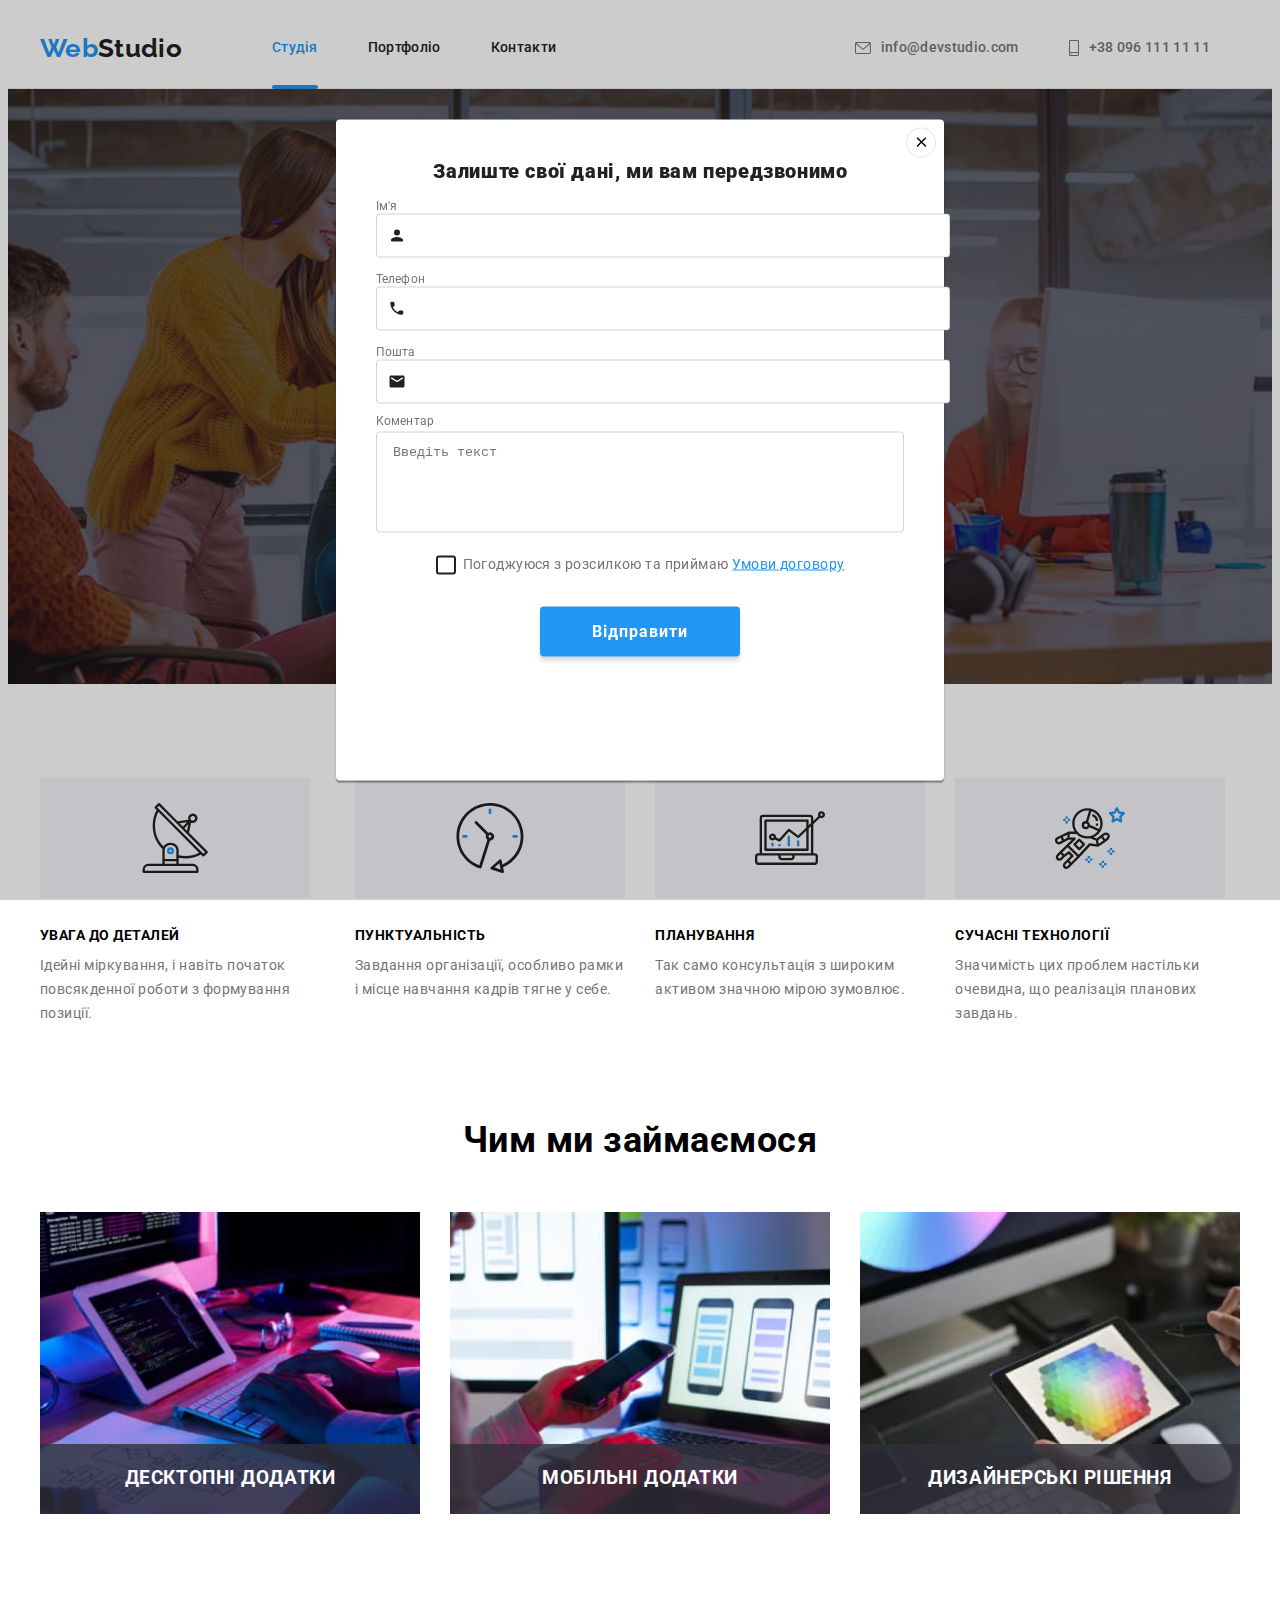
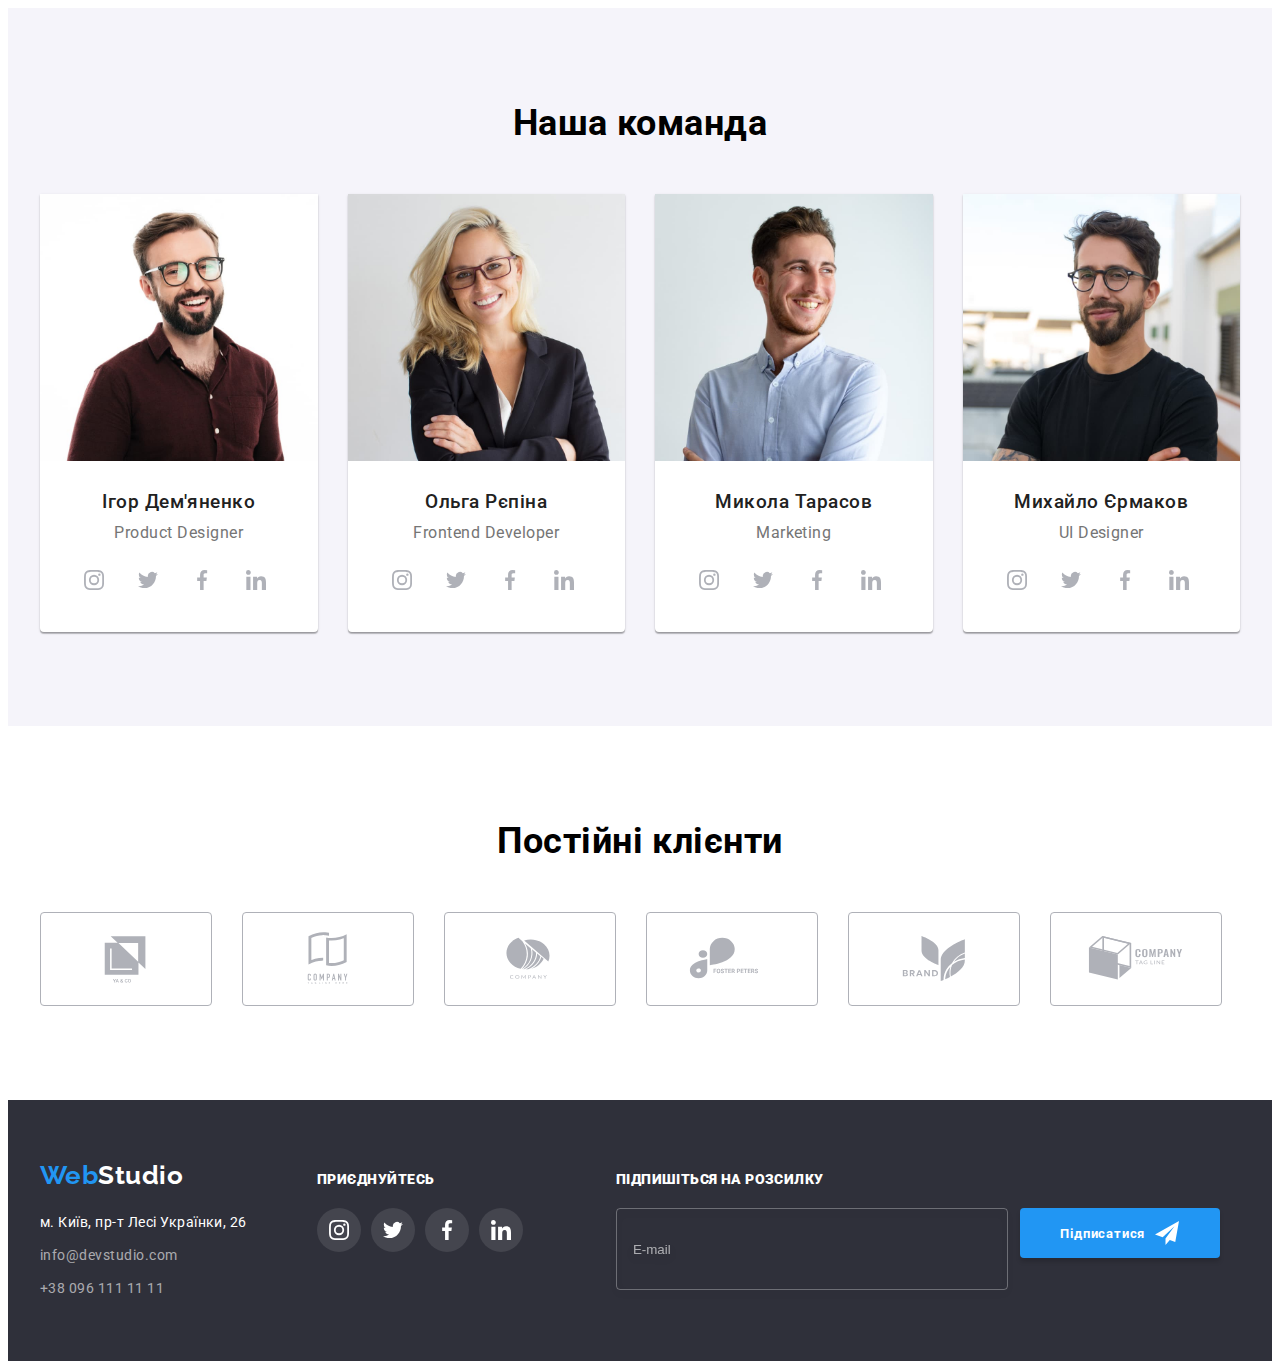
==== commit b954db83: "refactoring modal" ====
--- a/index.html
+++ b/index.html
@@ -68,8 +68,8 @@
     <main>
       <!-- Hero section -->
       <section class="hero">
-        <h1 class="hero-title">Ефективні рішення для вашого бізнесу</h1>
-        <button type="button" class="hero-btn cursor" data-modal-open>Замовити послугу</button>
+        <h1 class="hero__title">Ефективні рішення для вашого бізнесу</h1>
+        <button type="button" class="hero__btn cursor" data-modal-open>Замовити послугу</button>
       </section>
 
       <!-- Features Section-->
@@ -78,7 +78,7 @@
           <h2 class="visually-hidden">Особливості нашої веб студії</h2>
 
           <ul class="features__list style-none">
-            <li class="features__item icon-antenna">
+            <li class="features__item">
               <div class="features__icon">
                 <svg width="70" height="70">
                   <use href="./images/sprite.svg#antenna"></use>
@@ -89,7 +89,7 @@
                 Ідейні міркування, і навіть початок повсякденної роботи з формування позиції.
               </p>
             </li>
-            <li class="features__item icon-clock">
+            <li class="features__item">
               <div class="features__icon">
                 <svg width="70" height="70">
                   <use href="./images/sprite.svg#clock"></use>
@@ -100,7 +100,7 @@
                 Завдання організації, особливо рамки і місце навчання кадрів тягне у себе.
               </p>
             </li>
-            <li class="features__item icon-diagram">
+            <li class="features__item">
               <div class="features__icon">
                 <svg width="70" height="70">
                   <use href="./images/sprite.svg#diagram"></use>
@@ -111,7 +111,7 @@
                 Так само консультація з широким активом значною мірою зумовлює.
               </p>
             </li>
-            <li class="features__item icon-astronaut">
+            <li class="features__item">
               <div class="features__icon">
                 <svg width="70" height="70">
                   <use href="./images/sprite.svg#astronaut"></use>
@@ -126,39 +126,39 @@
         </div>
       </section>
       <!-- What we do Section -->
-      <section class="section works">
-        <div class="container">
+      <section class="section">
+        <div class="container works">
           <h2 class="section-title">Чим ми займаємося</h2>
-          <ul class="works-list style-none">
-            <li class="works-item">
-              <img
-                class="works-img full-width"
+          <ul class="works__list style-none">
+            <li class="works__item">
+              <img
+                class="works__img full-width"
                 src="./images/programer-working-his-desk-office.jpg"
                 alt="програміст праціює за робочим столом"
                 width="370"
                 height="294"
               />
-              <h3 class="works-item-title">Десктопні додатки</h3>
-            </li>
-            <li class="works-item">
-              <img
-                class="works-img full-width"
+              <h3 class="works__title">Десктопні додатки</h3>
+            </li>
+            <li class="works__item">
+              <img
+                class="works__img full-width"
                 src="./images/designers-are-developing-application.jpg"
                 alt="дизайнери розробляють додаток для смартфонів команда працює над інтерфейсом мобільних телефонів"
                 width="370"
                 height="294"
               />
-              <h3 class="works-item-title">Мобільні додатки</h3>
-            </li>
-            <li class="works-item">
-              <img
-                class="works-img full-width"
+              <h3 class="works__title">Мобільні додатки</h3>
+            </li>
+            <li class="works__item">
+              <img
+                class="works__img full-width"
                 src="./images/creative-artist-web-design.jpg"
                 alt="креативний веб дизайнер обирає кольори на графічному планшеті"
                 width="370"
                 height="294"
               />
-              <h3 class="works-item-title">Дизайнерські рішення</h3>
+              <h3 class="works__title">Дизайнерські рішення</h3>
             </li>
           </ul>
         </div>
@@ -167,43 +167,43 @@
       <section class="section team">
         <div class="container">
           <h2 class="section-title">Наша команда</h2>
-          <ul class="team-list style-none">
-            <li class="team-member">
-              <img
-                class="full-width"
+          <ul class="team__list style-none">
+            <li class="team__item">
+              <img
+                class="team__img full-width"
                 src="./images/team/product-designer.jpg"
                 alt="Ігор Дем'яненко фото молодий чоловік в окулярах посміхається"
                 width="270"
                 height="260"
               />
-              <div class="member-wrap">
-                <h3 class="member-name">Ігор Дем'яненко</h3>
-                <p lang="en" class="member-position">Product Designer</p>
-                <ul class="member-socials-list style-none">
-                  <li class="member-socials-item">
-                    <a href="" class="member-socials-links">
-                      <svg width="20" height="20" class="icon-member-socials">
+              <div class="team__member">
+                <h3 class="team__names">Ігор Дем'яненко</h3>
+                <p lang="en" class="team__positions">Product Designer</p>
+                <ul class="socials style-none">
+                  <li class="socials__item">
+                    <a href="" class="socials__links">
+                      <svg width="20" height="20" class="socials__icon">
                         <use href="./images/sprite.svg#instagram"></use>
                       </svg>
                     </a>
                   </li>
-                  <li class="member-socials-item">
-                    <a href="" class="member-socials-links">
-                      <svg width="20" height="20" class="icon-member-socials">
+                  <li class="socials__item">
+                    <a href="" class="socials__links">
+                      <svg width="20" height="20" class="socials__icon">
                         <use href="./images/sprite.svg#twitter"></use>
                       </svg>
                     </a>
                   </li>
-                  <li class="member-socials-item">
-                    <a href="" class="member-socials-links">
-                      <svg width="20" height="20" class="icon-member-socials">
+                  <li class="socials__item">
+                    <a href="" class="socials__links">
+                      <svg width="20" height="20" class="socials__icon">
                         <use href="./images/sprite.svg#facebook"></use>
                       </svg>
                     </a>
                   </li>
-                  <li class="member-socials-item">
-                    <a href="" class="member-socials-links">
-                      <svg width="20" height="20" class="icon-member-socials">
+                  <li class="socials__item">
+                    <a href="" class="socials__links">
+                      <svg width="20" height="20" class="socials__icon">
                         <use href="./images/sprite.svg#linkedin"></use>
                       </svg>
                     </a>
@@ -211,42 +211,42 @@
                 </ul>
               </div>
             </li>
-            <li class="team-member">
-              <img
-                class="full-width"
+            <li class="team__item">
+              <img
+                class="team__img full-width"
                 src="./images/team/frontend-developer.jpg"
                 alt="Ольга Рєпіна фото молода жінка блондинка з довгим волоссям в окулярах і діловому костюмі посміхається"
                 width="270"
                 height="260"
               />
-              <div class="member-wrap">
-                <h3 class="member-name">Ольга Рєпіна</h3>
-                <p lang="en" class="member-position">Frontend Developer</p>
-                <ul class="member-socials-list style-none">
-                  <li class="member-socials-item">
-                    <a href="" class="member-socials-links">
-                      <svg width="20" height="20" class="icon-member-socials">
+              <div class="team__member">
+                <h3 class="team__names">Ольга Рєпіна</h3>
+                <p lang="en" class="team__positions">Frontend Developer</p>
+                <ul class="socials style-none">
+                  <li class="socials__item">
+                    <a href="" class="socials__links">
+                      <svg width="20" height="20" class="socials__icon">
                         <use href="./images/sprite.svg#instagram"></use>
                       </svg>
                     </a>
                   </li>
-                  <li class="member-socials-item">
-                    <a href="" class="member-socials-links">
-                      <svg width="20" height="20" class="icon-member-socials">
+                  <li class="socials__item">
+                    <a href="" class="socials__links">
+                      <svg width="20" height="20" class="socials__icon">
                         <use href="./images/sprite.svg#twitter"></use>
                       </svg>
                     </a>
                   </li>
-                  <li class="member-socials-item">
-                    <a href="" class="member-socials-links">
-                      <svg width="20" height="20" class="icon-member-socials">
+                  <li class="socials__item">
+                    <a href="" class="socials__links">
+                      <svg width="20" height="20" class="socials__icon">
                         <use href="./images/sprite.svg#facebook"></use>
                       </svg>
                     </a>
                   </li>
-                  <li class="member-socials-item">
-                    <a href="" class="member-socials-links">
-                      <svg width="20" height="20" class="icon-member-socials">
+                  <li class="socials__item">
+                    <a href="" class="socials__links">
+                      <svg width="20" height="20" class="socials__icon">
                         <use href="./images/sprite.svg#linkedin"></use>
                       </svg>
                     </a>
@@ -254,42 +254,42 @@
                 </ul>
               </div>
             </li>
-            <li class="team-member">
-              <img
-                class="full-width"
+            <li class="team__item">
+              <img
+                class="team__img full-width"
                 src="./images/team/marketing.jpg"
                 alt="Микола Тарасов фото молодий чоловік в світлій сорочці посміхається"
                 width="270"
                 height="260"
               />
-              <div class="member-wrap">
-                <h3 class="member-name">Микола Тарасов</h3>
-                <p lang="en" class="member-position">Marketing</p>
-                <ul class="member-socials-list style-none">
-                  <li class="member-socials-item">
-                    <a href="" class="member-socials-links">
-                      <svg width="20" height="20" class="icon-member-socials">
+              <div class="team__member">
+                <h3 class="team__names">Микола Тарасов</h3>
+                <p lang="en" class="team__positions">Marketing</p>
+                <ul class="socials style-none">
+                  <li class="socials__item">
+                    <a href="" class="socials__links">
+                      <svg width="20" height="20" class="socials__icon">
                         <use href="./images/sprite.svg#instagram"></use>
                       </svg>
                     </a>
                   </li>
-                  <li class="member-socials-item">
-                    <a href="" class="member-socials-links">
-                      <svg width="20" height="20" class="icon-member-socials">
+                  <li class="socials__item">
+                    <a href="" class="socials__links">
+                      <svg width="20" height="20" class="socials__icon">
                         <use href="./images/sprite.svg#twitter"></use>
                       </svg>
                     </a>
                   </li>
-                  <li class="member-socials-item">
-                    <a href="" class="member-socials-links">
-                      <svg width="20" height="20" class="icon-member-socials">
+                  <li class="socials__item">
+                    <a href="" class="socials__links">
+                      <svg width="20" height="20" class="socials__icon">
                         <use href="./images/sprite.svg#facebook"></use>
                       </svg>
                     </a>
                   </li>
-                  <li class="member-socials-item">
-                    <a href="" class="member-socials-links">
-                      <svg width="20" height="20" class="icon-member-socials">
+                  <li class="socials__item">
+                    <a href="" class="socials__links">
+                      <svg width="20" height="20" class="socials__icon">
                         <use href="./images/sprite.svg#linkedin"></use>
                       </svg>
                     </a>
@@ -297,42 +297,42 @@
                 </ul>
               </div>
             </li>
-            <li class="team-member">
-              <img
-                class="full-width member"
+            <li class="team__item">
+              <img
+                class="team__img full-width"
                 src="./images/team/ui-designer.jpg"
                 alt="Михайло Єрмаков фото молодий темноволосий чоловік у чорній футболці в окулярах"
                 width="270"
                 height="260"
               />
-              <div class="member-wrap">
-                <h3 class="member-name">Михайло Єрмаков</h3>
-                <p lang="en" class="member-position">UI Designer</p>
-                <ul class="member-socials-list style-none">
-                  <li class="member-socials-item">
-                    <a href="" class="member-socials-links">
-                      <svg width="20" height="20" class="icon-member-socials">
+              <div class="team__member">
+                <h3 class="team__names">Михайло Єрмаков</h3>
+                <p lang="en" class="team__positions">UI Designer</p>
+                <ul class="socials style-none">
+                  <li class="socials__item">
+                    <a href="" class="socials__links">
+                      <svg width="20" height="20" class="socials__icon">
                         <use href="./images/sprite.svg#instagram"></use>
                       </svg>
                     </a>
                   </li>
-                  <li class="member-socials-item">
-                    <a href="" class="member-socials-links">
-                      <svg width="20" height="20" class="icon-member-socials">
+                  <li class="socials__item">
+                    <a href="" class="socials__links">
+                      <svg width="20" height="20" class="socials__icon">
                         <use href="./images/sprite.svg#twitter"></use>
                       </svg>
                     </a>
                   </li>
-                  <li class="member-socials-item">
-                    <a href="" class="member-socials-links">
-                      <svg width="20" height="20" class="icon-member-socials">
+                  <li class="socials__item">
+                    <a href="" class="socials__links">
+                      <svg width="20" height="20" class="socials__icon">
                         <use href="./images/sprite.svg#facebook"></use>
                       </svg>
                     </a>
                   </li>
-                  <li class="member-socials-item">
-                    <a href="" class="member-socials-links">
-                      <svg width="20" height="20" class="icon-member-socials">
+                  <li class="socials__item">
+                    <a href="" class="socials__links">
+                      <svg width="20" height="20" class="socials__icon">
                         <use href="./images/sprite.svg#linkedin"></use>
                       </svg>
                     </a>
@@ -344,48 +344,48 @@
         </div>
       </section>
       <!-- Clients section -->
-      <section class="section">
+      <section class="section clients">
         <div class="container">
           <h2 class="section-title">Постійні клієнти</h2>
-          <ul class="clients-list style-none">
-            <li class="clients-item">
-              <a href="" class="clients-link">
-                <svg width="106" height="60" class="icon-client">
+          <ul class="clients__list style-none">
+            <li class="clients__item">
+              <a href="" class="clients__link">
+                <svg width="106" height="60" class="clients__icon">
                   <use href="./images/sprite.svg#logo1"></use>
                 </svg>
               </a>
             </li>
-            <li class="clients-item">
-              <a href="" class="clients-link">
-                <svg width="106" height="60" class="icon-client">
+            <li class="clients__item">
+              <a href="" class="clients__link">
+                <svg width="106" height="60" class="clients__icon">
                   <use href="./images/sprite.svg#logo2"></use>
                 </svg>
               </a>
             </li>
-            <li class="clients-item">
-              <a href="" class="clients-link">
-                <svg width="106" height="60" class="icon-client">
+            <li class="clients__item">
+              <a href="" class="clients__link">
+                <svg width="106" height="60" class="clients__icon">
                   <use href="./images/sprite.svg#logo3"></use>
                 </svg>
               </a>
             </li>
-            <li class="clients-item">
-              <a href="" class="clients-link">
-                <svg width="106" height="60" class="icon-client">
+            <li class="clients__item">
+              <a href="" class="clients__link">
+                <svg width="106" height="60" class="clients__icon">
                   <use href="./images/sprite.svg#logo4"></use>
                 </svg>
               </a>
             </li>
-            <li class="clients-item">
-              <a href="" class="clients-link">
-                <svg width="106" height="60" class="icon-client">
+            <li class="clients__item">
+              <a href="" class="clients__link">
+                <svg width="106" height="60" class="clients__icon">
                   <use href="./images/sprite.svg#logo5"></use>
                 </svg>
               </a>
             </li>
-            <li class="clients-item">
-              <a href="" class="clients-link">
-                <svg width="106" height="60" class="icon-client">
+            <li class="clients__item">
+              <a href="" class="clients__link">
+                <svg width="106" height="60" class="clients__icon">
                   <use href="./images/sprite.svg#logo6"></use>
                 </svg>
               </a>
@@ -395,33 +395,33 @@
       </section>
     </main>
     <footer id="contacts" class="footer">
-      <div class="container footer-wrap">
-        <div class="footer-contacts">
-          <a href="./index.html" class="logo footer-logo no-decoration">
-            <p lang="en"><span class="accent-logo">Web</span>Studio</p>
+      <div class="container footer__wrap">
+        <div class="footer__contacts">
+          <a href="./index.html" class="logo footer__logo no-decoration">
+            <p lang="en"><span class="logo__accent">Web</span>Studio</p>
           </a>
           <address class="contacts">
-            <ul class="contacts-list style-none">
-              <li class="contacts-item">
+            <ul class="contacts__list style-none">
+              <li class="contacts__item">
                 <a
                   href="https://goo.gl/maps/mMnY23ugtFwCM5wb8"
                   rel="noopener noreferrer nofollow"
                   target="_blank"
-                  class="address no-decoration"
+                  class="contacts__address no-decoration"
                   >м. Київ, пр-т Лесі Українки, 26</a
                 >
               </li>
-              <li class="contacts-item">
+              <li class="contacts__item">
                 <a
                   href="mailto:info@devstudio.com"
                   rel="noopener noreferrer nofollow"
                   target="_blank"
-                  class="contacts-link no-decoration"
+                  class="contacts__link no-decoration"
                   >info@devstudio.com</a
                 >
               </li>
-              <li class="contacts-item">
-                <a href="tel:+380961111111" class="contacts-link no-decoration"
+              <li class="contacts__item">
+                <a href="tel:+380961111111" class="contacts__link no-decoration"
                   >+38 096 111 11 11</a
                 >
               </li>
@@ -429,43 +429,44 @@
           </address>
         </div>
         <div class="follow">
-          <p class="join"><strong>Приєднуйтесь</strong></p>
-          <ul class="company-socials-list style-none">
-            <li class="company-socials-item">
-              <a href="" class="company-socials-link">
-                <svg width="20" height="20" class="icon-company-socials">
-                  <use href="./images/sprite.svg#instagram"></use>
-                </svg>
-              </a>
-            </li>
-            <li class="company-socials-item">
-              <a href="" class="company-socials-link">
-                <svg width="20" height="20" class="icon-company-socials">
-                  <use href="./images/sprite.svg#twitter"></use>
-                </svg>
-              </a>
-            </li>
-            <li class="company-socials-item">
-              <a href="" class="company-socials-link">
-                <svg width="20" height="20" class="icon-company-socials">
-                  <use href="./images/sprite.svg#facebook"></use></svg
-              ></a>
-            </li>
-            <li class="company-socials-item">
-              <a href="" class="company-socials-link">
-                <svg width="20" height="20" class="icon-company-socials">
-                  <use href="./images/sprite.svg#linkedin"></use>
-                </svg>
-              </a>
-            </li>
-          </ul>
+          <p class="follow__title"><strong>Приєднуйтесь</strong></p>
+          <ul class="socials style-none">
+                  <li class="socials__item">
+                    <a href="" class="socials__links footer-socials-link">
+                      <svg width="20" height="20" class="socials__icon">
+                        <use href="./images/sprite.svg#instagram"></use>
+                      </svg>
+                    </a>
+                  </li>
+                  <li class="socials__item">
+                    <a href="" class="socials__links footer-socials-link">
+                      <svg width="20" height="20" class="socials__icon">
+                        <use href="./images/sprite.svg#twitter"></use>
+                      </svg>
+                    </a>
+                  </li>
+                  <li class="socials__item">
+                    <a href="" class="socials__links footer-socials-link">
+                      <svg width="20" height="20" class="socials__icon">
+                        <use href="./images/sprite.svg#facebook"></use>
+                      </svg>
+                    </a>
+                  </li>
+                  <li class="socials__item">
+                    <a href="" class="socials__links footer-socials-link">
+                      <svg width="20" height="20" class="socials__icon">
+                        <use href="./images/sprite.svg#linkedin"></use>
+                      </svg>
+                    </a>
+                  </li>
+                </ul>
         </div>
         <div class="mailing">
-          <p class="mailing-title"><strong>Підпишіться на розсилку</strong></p>
-          <form action="" class="mailing-form" id="mailing-form" method="post">
-            <input type="email" class="mailing-input" name="mailing-email" placeholder="E-mail" />
-            <button type="submit" class="mailing-btn">
-              Підписатися<svg class="icon-send" width="24" height="24">
+          <p class="mailing__title"><strong>Підпишіться на розсилку</strong></p>
+          <form action="" class="mailing__form" id="mailing-form" method="post">
+            <input type="email" class="mailing__input" name="mailing-email" placeholder="E-mail" />
+            <button type="submit" class="mailing__btn">
+              Підписатися<svg class="mailing__icon" width="24" height="24">
                 <use href="./images/sprite.svg#send"></use>
               </svg>
             </button>
@@ -473,63 +474,63 @@
         </div>
       </div>
     </footer>
-    <!-- Modal -->
-    <div class="backdrop is-hidden" data-modal>
+    <!-- Modal is-hidden-->
+    <div class="backdrop " data-modal>
       <div class="modal">
-        <button type="button" class="close-btn" data-modal-close>
-          <svg class="close-icon" width="18" height="18">
+        <button type="button" class="modal__close" data-modal-close>
+          <svg class="modal__icon" width="18" height="18">
             <use href="./images/sprite.svg#close-black-18dp"></use>
           </svg>
         </button>
-        <p class="modal-title"><strong>Залиште свої дані, ми вам передзвонимо</strong></p>
-        <form class="form-order" action="" method="post">
-          <div class="order-element">
-            <label for="name" class="order-label">Ім'я</label>
-            <div class="order-field">
-              <input type="text" class="order-input" name="name" />
-              <svg class="order-icon" width="18" height="18">
+        <p class="modal__title"><strong>Залиште свої дані, ми вам передзвонимо</strong></p>
+        <form class="form" action="" method="post">
+          <div class="form__element">
+            <label for="name" class="form__label">Ім'я</label>
+            <div class="form__field">
+              <input type="text" class="form__input" name="name" />
+              <svg class="form__icon" width="18" height="18">
                 <use href="./images/sprite.svg#person"></use>
               </svg>
             </div>
           </div>
 
-          <div class="order-element">
-            <label for="tel" class="order-label">Телефон</label>
-            <div class="order-field">
-              <input type="tel" name="tel" class="order-input" />
-              <svg class="order-icon" width="18" height="18">
+          <div class="form__element">
+            <label for="tel" class="form__label">Телефон</label>
+            <div class="form__field">
+              <input type="tel" name="tel" class="form__input" />
+              <svg class="form__icon" width="18" height="18">
                 <use href="./images/sprite.svg#phone"></use>
               </svg>
             </div>
           </div>
-          <div class="order-element">
-            <label for="email" class="order-label">Пошта</label>
-            <div class="order-field">
-              <input type="email" name="email" class="order-input" />
-              <svg width="18" height="18" class="order-icon">
+          <div class="form__element">
+            <label for="email" class="form__label">Пошта</label>
+            <div class="form__field">
+              <input type="email" name="email" class="form__input" />
+              <svg width="18" height="18" class="form__icon">
                 <use href="./images/sprite.svg#email"></use>
               </svg>
             </div>
           </div>
 
-          <label for="comment" class="order-label">Коментар</label>
+          <label for="comment" class="form__label">Коментар</label>
           <textarea
             name="comment"
             rows="5"
-            class="order-comment"
+            class="form__comment"
             placeholder="Введіть текст"
           ></textarea>
-          <div class="order-terms">
-            <label class="terms-label">
-              <input type="checkbox" class="terms-input visually-hidden" />
-              <span class="check-icon"></span>
+          <div class="terms">
+            <label class="terms__label">
+              <input type="checkbox" class="terms__checkbox visually-hidden" />
+              <span class="terms__icon"></span>
               Погоджуюся з розсилкою та приймаю</label
             >
             <p>
-              <a class="terms-link" href=""> Умови договору</a>
+              <a class="terms__link" href=""> Умови договору</a>
             </p>
           </div>
-          <button type="submit" class="order-btn">Відправити</button>
+          <button type="submit" class="form__btn">Відправити</button>
         </form>
       </div>
     </div>
--- a/css/main.min.css
+++ b/css/main.min.css
@@ -1 +1 @@
-:root{--primary-bg-color: #ffffff;--secondary-bg-color: #2f303a;--third-bg-color: #f5f4fa;--primary-btn-bg-color: #f5f4fa;--secondary-btn-bg-color: #2196f3;--third-btn-bg-color: #188ce8;--primary-title-color: #212121;--secondary-title-color: #ffffff;--primary-btn-text: #212121;--secondary-btn-color: #ffffff;--primary-border-color: #eeeeee;--main-text-color: #757575;--accent-color: #2196f3;--header-contact-link: #757575;--footer-contact-link: rgba(255, 255, 255, 0.6);--primary-font-family: "Roboto";--secondary-font-family: "Raleway";--primary-letter-spacing: 0.03em;--primary-socials-color: #afb1b8}h1,h2,h3,h4,h5,h6,p{margin:0;padding:0}ul{margin:0;padding:0}button{border:none}textarea{resize:none}.container{width:1200px;margin:0 auto;padding-left:15px;padding-right:15px}.no-decoration{text-decoration:none}.style-none{list-style:none}.full-width{display:block;width:100%;height:auto}.cursor{cursor:pointer}body{font-family:var(--primary-font-family),sans-serif;background-color:var(--main-bg-color);letter-spacing:var(--primary-letter-spacing)}.section{padding:94px 0}.section-title{margin-bottom:50px;font-weight:700;font-size:36px;text-align:center;line-height:1.17}.header{border-bottom:1px solid #ececec;line-height:1.14;letter-spacing:.02em}.menu{display:flex;align-items:center;position:relative}.menu__item:not(:last-child){margin-right:50px}.menu__list{display:flex}.menu__link{position:relative;display:block;padding:30px 0;color:var(--primary-title-color);transition:color 250ms cubic-bezier(0.4, 0, 0.2, 1);font-weight:500;font-size:14px}.menu__link:hover,.menu__link:focus{color:var(--accent-color)}.logo{display:block;margin-right:90px;color:var(--primary-title-color);font-family:var(--secondary-font-family),sans-serif;font-size:26px;font-weight:700;line-height:1.19}.logo__accent{color:var(--accent-color)}.current{color:var(--accent-color)}.current::after{position:absolute;bottom:-3px;left:0;display:block;width:100%;height:4px;content:"";background-color:#2196f3;border-radius:2px}.communication{display:flex;margin-left:auto}.communication__item{display:flex;align-items:center;margin-right:10px}.communication__link{display:flex;padding:32px 20px;justify-content:center;align-items:center;color:var(--header-contact-link);transition:color 250ms cubic-bezier(0.4, 0, 0.2, 1);font-weight:500;font-size:14px}.communication__link:hover,.communication__link:focus{color:var(--accent-color)}.communication__icon{margin-right:10px;fill:currentColor}.hero{max-width:1600px;margin:0 auto;padding:200px 0;background-color:#c4c4c4;background-image:linear-gradient(to right, rgba(47, 48, 58, 0.4), rgba(47, 48, 58, 0.4)),url(../images/header-background.jpg);background-position:center;background-repeat:no-repeat;background-size:cover;text-align:center;letter-spacing:.06em}.hero-title{max-width:695px;margin:0 auto;margin-bottom:30px;color:var(--secondary-title-color);font-weight:900;font-size:44px;line-height:1.36;text-transform:uppercase}.hero-btn{padding:10px 32px;background-color:var(--secondary-btn-bg-color);box-shadow:0px 4px 4px rgba(0,0,0,.15);border:none;border-radius:4px;color:var(--secondary-title-color);transition:background-color 250ms cubic-bezier(0.4, 0, 0.2, 1);font-family:inherit;font-weight:700;line-height:1.88}.hero-btn:active,.hero-btn:hover,.hero-btn:focus{background-color:var(--third-btn-bg-color)}.visually-hidden{position:absolute;width:1px;height:1px;margin:-1px;border:0;padding:0;white-space:nowrap;-webkit-clip-path:inset(100%);clip-path:inset(100%);clip:rect(0 0 0 0);overflow:hidden}.features{padding-bottom:0}.features__list{display:flex}.features__item:not(:last-child){margin-right:30px}.features__icon{display:flex;width:270px;height:120px;margin-bottom:30px;align-items:center;justify-content:center;background-color:#f5f4fa}.features__title{margin-bottom:10px;font-weight:700;font-size:14px;line-height:1.14;text-transform:uppercase}.features__desc{color:var(--main-text-color);font-size:14px;line-height:1.71}.works-list{display:flex}.works-item{position:relative;flex-basis:calc((100% - 60px)/3)}.works-item:not(:first-child){margin-left:30px}.works-item-title{position:absolute;bottom:0;display:flex;height:70px;width:100%;justify-content:center;align-items:center;color:var(--secondary-title-color);background-color:rgba(47,48,58,.8);transition:background 250ms cubic-bezier(0.4, 0, 0.2, 1),opacity 250ms cubic-bezier(0.4, 0, 0.2, 1);text-transform:uppercase;font-weight:700;line-height:1.17;letter-spacing:var(--primary-letter-spacing)}.works-item-title::before{background-color:rgba(47,48,58,.8)}.works-item-title:hover,.works-item-title:focus{background:linear-gradient(0deg, rgba(0, 0, 0, 0.2), rgba(0, 0, 0, 0.2)),#d9d9d9;opacity:1}.team{background-color:var(--third-bg-color)}.team-list{display:flex;gap:30px}.team-member{flex-basis:calc((100% - 90px)/4);background:var(--primary-bg-color);box-shadow:0px 1px 3px rgba(0,0,0,.12),0px 1px 1px rgba(0,0,0,.14),0px 2px 1px rgba(0,0,0,.2);border-radius:0px 0px 4px 4px}.member-wrap{padding:30px 32px}.member-name{margin-bottom:10px;color:var(--primary-title-color);text-align:center;line-height:1.19;font-weight:500}.member-position{margin-bottom:16px;color:var(--main-text-color);text-align:center;line-height:1.19}.member-socials-list{display:flex}.member-socials-item:not(:last-child){margin-right:10px}.member-socials-links{width:44px;height:44px;border-radius:50%;display:flex;justify-content:center;align-items:center;color:var(--primary-socials-color);transition:color 250ms cubic-bezier(0.4, 0, 0.2, 1),background-color 250ms cubic-bezier(0.4, 0, 0.2, 1)}.member-socials-links:hover,.member-socials-links:focus{color:var(--secondary-btn-color);background-color:var(--accent-color)}.icon-member-socials{fill:currentColor}.clients-list{display:flex}.clients-item:not(:last-child){margin-right:30px}.clients-link{width:170px;height:92px;display:flex;justify-content:center;align-items:center;color:var(--primary-socials-color);border:1px solid var(--primary-socials-color);border-radius:4px;transition:border 250ms cubic-bezier(0.4, 0, 0.2, 1),color 250ms cubic-bezier(0.4, 0, 0.2, 1)}.clients-link:hover,.clients-link:focus{border:1px solid var(--accent-color);color:var(--accent-color)}.icon-client{fill:currentColor}.footer{padding-top:60px;padding-bottom:60px;background-color:var(--secondary-bg-color)}.footer-wrap{display:flex;align-items:baseline}.footer-contacts{margin-right:70px}.footer-logo{margin-bottom:20px;margin-right:0;color:var(--secondary-title-color)}.contacts{font-style:normal}.contacts-item{font-size:14px;line-height:1.71}.contacts-item:not(:last-child){margin-bottom:9px}.address{display:block;color:var(--secondary-title-color);transition:color 250ms cubic-bezier(0.4, 0, 0.2, 1)}.address:hover,.address:focus{color:var(--accent-color)}.contacts-link{display:block;color:var(--footer-contact-link);transition:color 250ms cubic-bezier(0.4, 0, 0.2, 1)}.contacts-link:hover,.contacts-link:focus{color:var(--accent-color)}.follow{margin-right:93px}.join{margin-bottom:20px;color:var(--secondary-title-color);font-weight:700;font-size:14px;line-height:1.14;text-transform:uppercase}.company-socials-list{display:flex;gap:10px}.company-socials-item:not(:last-child)::before{margin-right:10px}.company-socials-link{width:44px;height:44px;display:flex;border-radius:50%;justify-content:center;align-items:center;background-color:rgba(255,255,255,.1);color:var(--secondary-btn-color);transition:background-color 250ms cubic-bezier(0.4, 0, 0.2, 1)}.company-socials-link:hover,.company-socials-link:focus{background-color:var(--accent-color)}.icon-company-socials{fill:currentColor}.mailing-form{display:flex;justify-content:space-between}.mailing-title{margin-bottom:20px;color:var(--secondary-title-color);font-weight:700;font-size:14px;line-height:1.14;letter-spacing:var(--primary-letter-spacing);text-transform:uppercase}.mailing-input{width:358px;height:50px;padding:15px 16px;margin-right:12px;background-color:rgba(0,0,0,0);outline:none;border:1px solid rgba(255,255,255,.3);filter:drop-shadow(0px 4px 4px rgba(0, 0, 0, 0.15));border-radius:4px;color:rgba(255,255,255,.6);transform:border 250ms cubic-bezier(0.4, 0, 0.2, 1)}.mailing-input::-moz-placeholder{color:rgba(255,255,255,.6)}.mailing-input:-ms-input-placeholder{color:rgba(255,255,255,.6)}.mailing-input::placeholder{color:rgba(255,255,255,.6)}.mailing-input:hover,.mailing-input:focus{border:1px solid var(--accent-color)}.mailing-btn{width:200px;height:50px;display:flex;align-items:center;justify-content:center;padding:10px;background-color:var(--secondary-btn-bg-color);color:var(--secondary-title-color);box-shadow:0px 4px 4px rgba(0,0,0,.15);border-radius:4px;font-family:inherit;font-weight:700;line-height:1.88;text-align:center;letter-spacing:.06em}.icon-send{margin-left:10px;fill:var(--secondary-title-color)}.backdrop{visibility:visible;position:fixed;top:0;left:0;width:100%;height:100%;opacity:1;background-color:rgba(0,0,0,.2);transition:opacity 250ms cubic-bezier(0.4, 0, 0.2, 1),visibility 250ms cubic-bezier(0.4, 0, 0.2, 1)}.is-hidden{opacity:0;visibility:hidden;pointer-events:none}.backdrop.is-hidden .modal{transform:translate(-50%, -50%) scale(0.8)}.modal{position:absolute;top:50%;left:50%;transform:translate(-50%, -50%) scale(1);min-width:528px;min-height:581px;padding:40px;background-color:var(--primary-bg-color);box-shadow:0px 1px 3px rgba(0,0,0,.12),0px 1px 1px rgba(0,0,0,.14),0px 2px 1px rgba(0,0,0,.2);border-radius:4px;transition:transform 250ms cubic-bezier(0.4, 0, 0.2, 1)}.close-btn{position:absolute;top:8px;right:8px;width:30px;height:30px;display:flex;align-items:center;justify-content:center;background-color:var(--primary-bg-color);border-radius:50%;border:1px solid rgba(0,0,0,.1);cursor:pointer}.close-icon{fill:#000;transition:fill 250ms cubic-bezier(0.4, 0, 0.2, 1)}.close-btn:hover .close-icon,.close-btn:focus .close-icon{fill:var(--accent-color)}.no-scroll{overflow:hidden}@-webkit-keyframes appearModal{0%{opacity:1;transform:scale(1)}100%{opacity:0;transform:scale(0.7)}}@keyframes appearModal{0%{opacity:1;transform:scale(1)}100%{opacity:0;transform:scale(0.7)}}.modal-title{margin-bottom:12px;font-weight:700;font-size:20px;line-height:1.15;text-align:center;letter-spacing:var(--primary-letter-spacing);color:var(--primary-title-color)}.form-order{display:flex;flex-direction:column}.form-order .order-comment:focus,.form-order input:focus{outline:none}.order-field{position:relative;margin-bottom:10px}.order-icon{position:absolute;top:50%;left:12px;transform:translateY(-50%);fill:#212121;transition:fill 250ms cubic-bezier(0.4, 0, 0.2, 1)}.order-label{margin-bottom:4px;font-size:12px;line-height:1.17;letter-spacing:.01em;color:var(--main-text-color)}.order-input{outline:none;border:none;width:100%;height:40px;padding-left:42px;border:1px solid rgba(33,33,33,.2);border-radius:4px;transition:border 250ms cubic-bezier(0.4, 0, 0.2, 1)}.order-input:hover,.order-comment:hover,.order-input:focus,.order-comment:focus{border:1px solid #2196f3}.order-input:hover+.order-icon,.order-input:focus+.order-icon{fill:var(--accent-color)}.order-comment{padding:12px 16px;margin-bottom:20px;border:none;border:1px solid rgba(33,33,33,.2);border-radius:4px}.order-terms{display:flex;align-items:center;justify-content:center;margin-bottom:30px}.terms-label{display:flex;align-items:center;font-size:14px;line-height:1.71;letter-spacing:.03em;color:#757575}.terms-link{margin-left:4px;font-size:14px;line-height:1.71;letter-spacing:var(--primary-letter-spacing);color:var(--accent-color);outline:none}.terms-link:focus{border:1px solid var(--accent-color)}.check-icon{position:relative;width:16px;height:15px;margin-right:7px;display:inline-block;border:2px solid #212121;border-radius:3px;transition:border 250ms cubic-bezier(0.4, 0, 0.2, 1),background 250ms cubic-bezier(0.4, 0, 0.2, 1)}.terms-input:hover+.check-icon,.terms-input:focus+.check-icon{border:2px solid var(--accent-color)}.terms-input:checked+.check-icon{border:none;background-image:url(../images/icon-check.svg)}.order-btn{outline:none;display:block;margin:0 auto;width:200px;height:50px;background-color:var(--secondary-btn-bg-color);color:var(--secondary-title-color);box-shadow:0px 4px 4px rgba(0,0,0,.15);border-radius:4px;font-family:inherit;font-weight:700;font-size:16px;line-height:1.88;letter-spacing:.06em}.order-btn:focus,.order-btn:hover{border:1px solid var(--accent-color)}/*# sourceMappingURL=main.min.css.map */+:root{--primary-bg-color: #ffffff;--secondary-bg-color: #2f303a;--third-bg-color: #f5f4fa;--primary-btn-bg-color: #f5f4fa;--secondary-btn-bg-color: #2196f3;--third-btn-bg-color: #188ce8;--primary-title-color: #212121;--secondary-title-color: #ffffff;--primary-btn-text: #212121;--secondary-btn-color: #ffffff;--primary-border-color: #eeeeee;--main-text-color: #757575;--accent-color: #2196f3;--header-contact-link: #757575;--footer-contact-link: rgba(255, 255, 255, 0.6);--primary-font-family: "Roboto";--secondary-font-family: "Raleway";--primary-letter-spacing: 0.03em;--primary-socials-color: #afb1b8}h1,h2,h3,h4,h5,h6,p{margin:0;padding:0}ul{margin:0;padding:0}button{border:none}textarea{resize:none}.container{width:1200px;margin:0 auto;padding-left:15px;padding-right:15px}.no-decoration{text-decoration:none}.style-none{list-style:none}.full-width{display:block;width:100%;height:auto}.cursor{cursor:pointer}body{font-family:var(--primary-font-family),sans-serif;background-color:var(--main-bg-color);letter-spacing:var(--primary-letter-spacing)}.section{padding:94px 0}.section-title{margin-bottom:50px;font-weight:700;font-size:36px;text-align:center;line-height:1.17}.header{border-bottom:1px solid #ececec;line-height:1.14;letter-spacing:.02em}.menu{display:flex;align-items:center;position:relative}.menu__item:not(:last-child){margin-right:50px}.menu__list{display:flex}.menu__link{position:relative;display:block;padding:30px 0;color:var(--primary-title-color);transition:color 250ms cubic-bezier(0.4, 0, 0.2, 1);font-weight:500;font-size:14px}.menu__link:hover,.menu__link:focus{color:var(--accent-color)}.logo{display:block;margin-right:90px;color:var(--primary-title-color);font-family:var(--secondary-font-family),sans-serif;font-size:26px;font-weight:700;line-height:1.19}.logo__accent{color:var(--accent-color)}.current{color:var(--accent-color)}.current::after{position:absolute;bottom:-3px;left:0;display:block;width:100%;height:4px;content:"";background-color:#2196f3;border-radius:2px}.communication{display:flex;margin-left:auto}.communication__item{display:flex;align-items:center;margin-right:10px}.communication__link{display:flex;padding:32px 20px;justify-content:center;align-items:center;color:var(--header-contact-link);transition:color 250ms cubic-bezier(0.4, 0, 0.2, 1);font-weight:500;font-size:14px}.communication__link:hover,.communication__link:focus{color:var(--accent-color)}.communication__icon{margin-right:10px;fill:currentColor}.hero{max-width:1600px;margin:0 auto;padding:200px 0;background-color:#c4c4c4;background-image:linear-gradient(to right, rgba(47, 48, 58, 0.4), rgba(47, 48, 58, 0.4)),url(../images/header-background.jpg);background-position:center;background-repeat:no-repeat;background-size:cover;text-align:center;letter-spacing:.06em}.hero__title{max-width:695px;margin:0 auto;margin-bottom:30px;color:var(--secondary-title-color);font-weight:900;font-size:44px;line-height:1.36;text-transform:uppercase}.hero__btn{padding:10px 32px;background-color:var(--secondary-btn-bg-color);box-shadow:0px 4px 4px rgba(0,0,0,.15);border:none;border-radius:4px;color:var(--secondary-title-color);transition:background-color 250ms cubic-bezier(0.4, 0, 0.2, 1);font-family:inherit;font-weight:700;line-height:1.88}.hero__btn:active,.hero__btn:hover,.hero__btn:focus{background-color:var(--third-btn-bg-color)}.visually-hidden{position:absolute;width:1px;height:1px;margin:-1px;border:0;padding:0;white-space:nowrap;-webkit-clip-path:inset(100%);clip-path:inset(100%);clip:rect(0 0 0 0);overflow:hidden}.features{padding-bottom:0}.features__list{display:flex}.features__item:not(:last-child){margin-right:30px}.features__icon{display:flex;width:270px;height:120px;margin-bottom:30px;align-items:center;justify-content:center;background-color:#f5f4fa}.features__title{margin-bottom:10px;font-weight:700;font-size:14px;line-height:1.14;text-transform:uppercase}.features__desc{color:var(--main-text-color);font-size:14px;line-height:1.71}.works__list{display:flex}.works__item{position:relative;flex-basis:calc((100% - 60px)/3)}.works__item:not(:first-child){margin-left:30px}.works__title{position:absolute;bottom:0;display:flex;height:70px;width:100%;justify-content:center;align-items:center;color:var(--secondary-title-color);background-color:rgba(47,48,58,.8);transition:background 250ms cubic-bezier(0.4, 0, 0.2, 1),opacity 250ms cubic-bezier(0.4, 0, 0.2, 1);text-transform:uppercase;font-weight:700;line-height:1.17;letter-spacing:var(--primary-letter-spacing)}.works__title::before{background-color:rgba(47,48,58,.8)}.works__title:hover,.works__title:focus{background:linear-gradient(0deg, rgba(0, 0, 0, 0.2), rgba(0, 0, 0, 0.2)),#d9d9d9;opacity:1}.team{background-color:var(--third-bg-color)}.team__list{display:flex;gap:30px}.team__item{flex-basis:calc((100% - 90px)/4);background:var(--primary-bg-color);box-shadow:0px 1px 3px rgba(0,0,0,.12),0px 1px 1px rgba(0,0,0,.14),0px 2px 1px rgba(0,0,0,.2);border-radius:0px 0px 4px 4px}.team__member{padding:30px 32px}.team__names{margin-bottom:10px;color:var(--primary-title-color);text-align:center;line-height:1.19;font-weight:500}.team__positions{margin-bottom:16px;color:var(--main-text-color);text-align:center;line-height:1.19}.socials{display:flex}.socials__item:not(:last-child){margin-right:10px}.socials__links{width:44px;height:44px;border-radius:50%;display:flex;justify-content:center;align-items:center;color:var(--primary-socials-color);transition:color 250ms cubic-bezier(0.4, 0, 0.2, 1),background-color 250ms cubic-bezier(0.4, 0, 0.2, 1)}.socials__links:hover,.socials__links:focus{color:var(--secondary-btn-color);background-color:var(--accent-color)}.socials__icon{fill:currentColor}.clients__list{display:flex}.clients__item:not(:last-child){margin-right:30px}.clients__link{width:170px;height:92px;display:flex;justify-content:center;align-items:center;color:var(--primary-socials-color);border:1px solid var(--primary-socials-color);border-radius:4px;transition:border 250ms cubic-bezier(0.4, 0, 0.2, 1),color 250ms cubic-bezier(0.4, 0, 0.2, 1)}.clients__link:hover,.clients__link:focus{border:1px solid var(--accent-color);color:var(--accent-color)}.clients__icon{fill:currentColor}.footer{padding-top:60px;padding-bottom:60px;background-color:var(--secondary-bg-color)}.footer__wrap{display:flex;align-items:baseline}.footer__contacts{margin-right:70px}.footer__logo{margin-bottom:20px;margin-right:0;color:var(--secondary-title-color)}.contacts{font-style:normal}.contacts__item{font-size:14px;line-height:1.71}.contacts__item:not(:last-child){margin-bottom:9px}.contacts__address{display:block;color:var(--secondary-title-color);transition:color 250ms cubic-bezier(0.4, 0, 0.2, 1)}.contacts__address:hover,.contacts__address:focus{color:var(--accent-color)}.contacts__link{display:block;color:var(--footer-contact-link);transition:color 250ms cubic-bezier(0.4, 0, 0.2, 1)}.contacts__link:hover,.contacts__link:focus{color:var(--accent-color)}.follow{margin-right:93px}.follow__title{margin-bottom:20px;color:var(--secondary-title-color);font-weight:700;font-size:14px;line-height:1.14;text-transform:uppercase}.footer-socials-link{background-color:rgba(255,255,255,.1);color:var(--secondary-btn-color);transition:background-color 250ms cubic-bezier(0.4, 0, 0.2, 1)}.mailing__form{display:flex;justify-content:space-between}.mailing__title{margin-bottom:20px;color:var(--secondary-title-color);font-weight:700;font-size:14px;line-height:1.14;letter-spacing:var(--primary-letter-spacing);text-transform:uppercase}.mailing__input{width:358px;height:50px;padding:15px 16px;margin-right:12px;background-color:rgba(0,0,0,0);outline:none;border:1px solid rgba(255,255,255,.3);filter:drop-shadow(0px 4px 4px rgba(0, 0, 0, 0.15));border-radius:4px;color:rgba(255,255,255,.6);transform:border 250ms cubic-bezier(0.4, 0, 0.2, 1)}.mailing__input::-moz-placeholder{color:rgba(255,255,255,.6)}.mailing__input:-ms-input-placeholder{color:rgba(255,255,255,.6)}.mailing__input::placeholder{color:rgba(255,255,255,.6)}.mailing__input:hover,.mailing__input:focus{border:1px solid var(--accent-color)}.mailing__btn{width:200px;height:50px;display:flex;align-items:center;justify-content:center;padding:10px;background-color:var(--secondary-btn-bg-color);color:var(--secondary-title-color);box-shadow:0px 4px 4px rgba(0,0,0,.15);border-radius:4px;font-family:inherit;font-weight:700;line-height:1.88;text-align:center;letter-spacing:.06em}.mailing__icon{margin-left:10px;fill:var(--secondary-title-color)}.backdrop{visibility:visible;position:fixed;top:0;left:0;width:100%;height:100%;opacity:1;background-color:rgba(0,0,0,.2);transition:opacity 250ms cubic-bezier(0.4, 0, 0.2, 1),visibility 250ms cubic-bezier(0.4, 0, 0.2, 1)}.is-hidden{opacity:0;visibility:hidden;pointer-events:none}.backdrop.is-hidden .modal{transform:translate(-50%, -50%) scale(0.8)}.modal{position:absolute;top:50%;left:50%;transform:translate(-50%, -50%) scale(1);min-width:528px;min-height:581px;padding:40px;background-color:var(--primary-bg-color);box-shadow:0px 1px 3px rgba(0,0,0,.12),0px 1px 1px rgba(0,0,0,.14),0px 2px 1px rgba(0,0,0,.2);border-radius:4px;transition:transform 250ms cubic-bezier(0.4, 0, 0.2, 1)}.modal__title{margin-bottom:12px;font-weight:700;font-size:20px;line-height:1.15;text-align:center;letter-spacing:var(--primary-letter-spacing);color:var(--primary-title-color)}.modal__close{position:absolute;top:8px;right:8px;width:30px;height:30px;display:flex;align-items:center;justify-content:center;background-color:var(--primary-bg-color);border-radius:50%;border:1px solid rgba(0,0,0,.1);cursor:pointer}.modal__close:hover .modal__icon,.modal__close:focus .modal__icon{fill:var(--accent-color)}.modal__icon{fill:#000;transition:fill 250ms cubic-bezier(0.4, 0, 0.2, 1)}.no-scroll{overflow:hidden}@-webkit-keyframes appearModal{0%{opacity:1;transform:scale(1)}100%{opacity:0;transform:scale(0.7)}}@keyframes appearModal{0%{opacity:1;transform:scale(1)}100%{opacity:0;transform:scale(0.7)}}.form{display:flex;flex-direction:column}.form .form__field{position:relative;margin-bottom:10px}.form__icon{position:absolute;top:50%;left:12px;transform:translateY(-50%);fill:#212121;transition:fill 250ms cubic-bezier(0.4, 0, 0.2, 1)}.form__label{margin-bottom:4px;font-size:12px;line-height:1.17;letter-spacing:.01em;color:var(--main-text-color)}.form__input{outline:none;border:none;width:100%;height:40px;padding-left:42px;border:1px solid rgba(33,33,33,.2);border-radius:4px;transition:border 250ms cubic-bezier(0.4, 0, 0.2, 1)}.form__input:focus,.form__input:hover{outline:none;border:1px solid #2196f3}.form__input:hover+.form__icon,.form__input:focus+.form__icon{fill:var(--accent-color)}.form__comment{padding:12px 16px;margin-bottom:20px;border:none;border:1px solid rgba(33,33,33,.2);border-radius:4px}.form__comment:focus,.form__comment:hover{outline:none;border:1px solid #2196f3}.form__btn{outline:none;display:block;margin:0 auto;width:200px;height:50px;background-color:var(--secondary-btn-bg-color);color:var(--secondary-title-color);box-shadow:0px 4px 4px rgba(0,0,0,.15);border-radius:4px;font-family:inherit;font-weight:700;font-size:16px;line-height:1.88;letter-spacing:.06em}.form__btn:focus,.form__btn:hover{border:1px solid var(--accent-color)}.terms{display:flex;align-items:center;justify-content:center;margin-bottom:30px}.terms__label{display:flex;align-items:center;font-size:14px;line-height:1.71;letter-spacing:.03em;color:#757575}.terms__link{margin-left:4px;font-size:14px;line-height:1.71;letter-spacing:var(--primary-letter-spacing);color:var(--accent-color);outline:none}.terms__link:focus{border:1px solid var(--accent-color)}.terms__icon{position:relative;width:16px;height:15px;margin-right:7px;display:inline-block;border:2px solid #212121;border-radius:3px;transition:border 250ms cubic-bezier(0.4, 0, 0.2, 1),background 250ms cubic-bezier(0.4, 0, 0.2, 1)}.terms__checkbox:hover+.terms__icon,.terms__checkbox:focus+.terms__icon{border:2px solid var(--accent-color)}.terms__checkbox:checked+.terms__icon{border:none;background-image:url(../images/icon-check.svg)}/*# sourceMappingURL=main.min.css.map */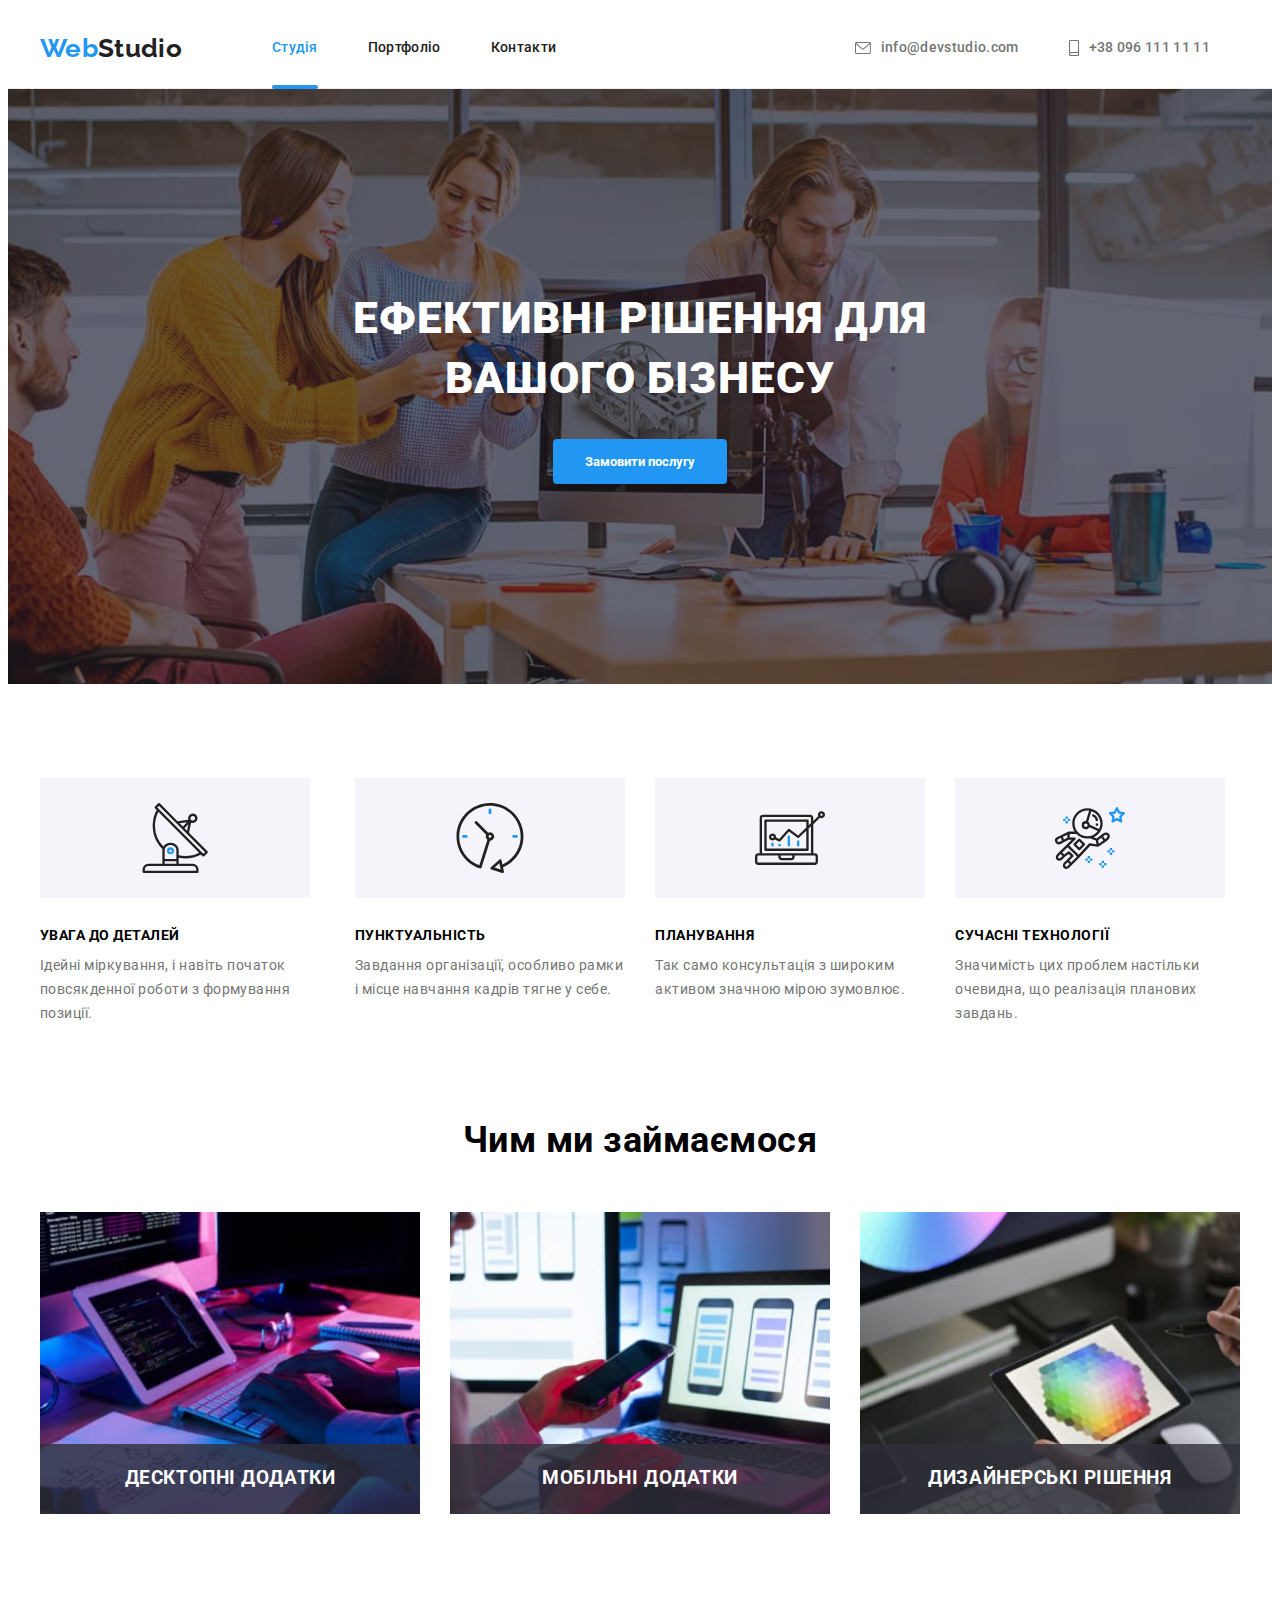
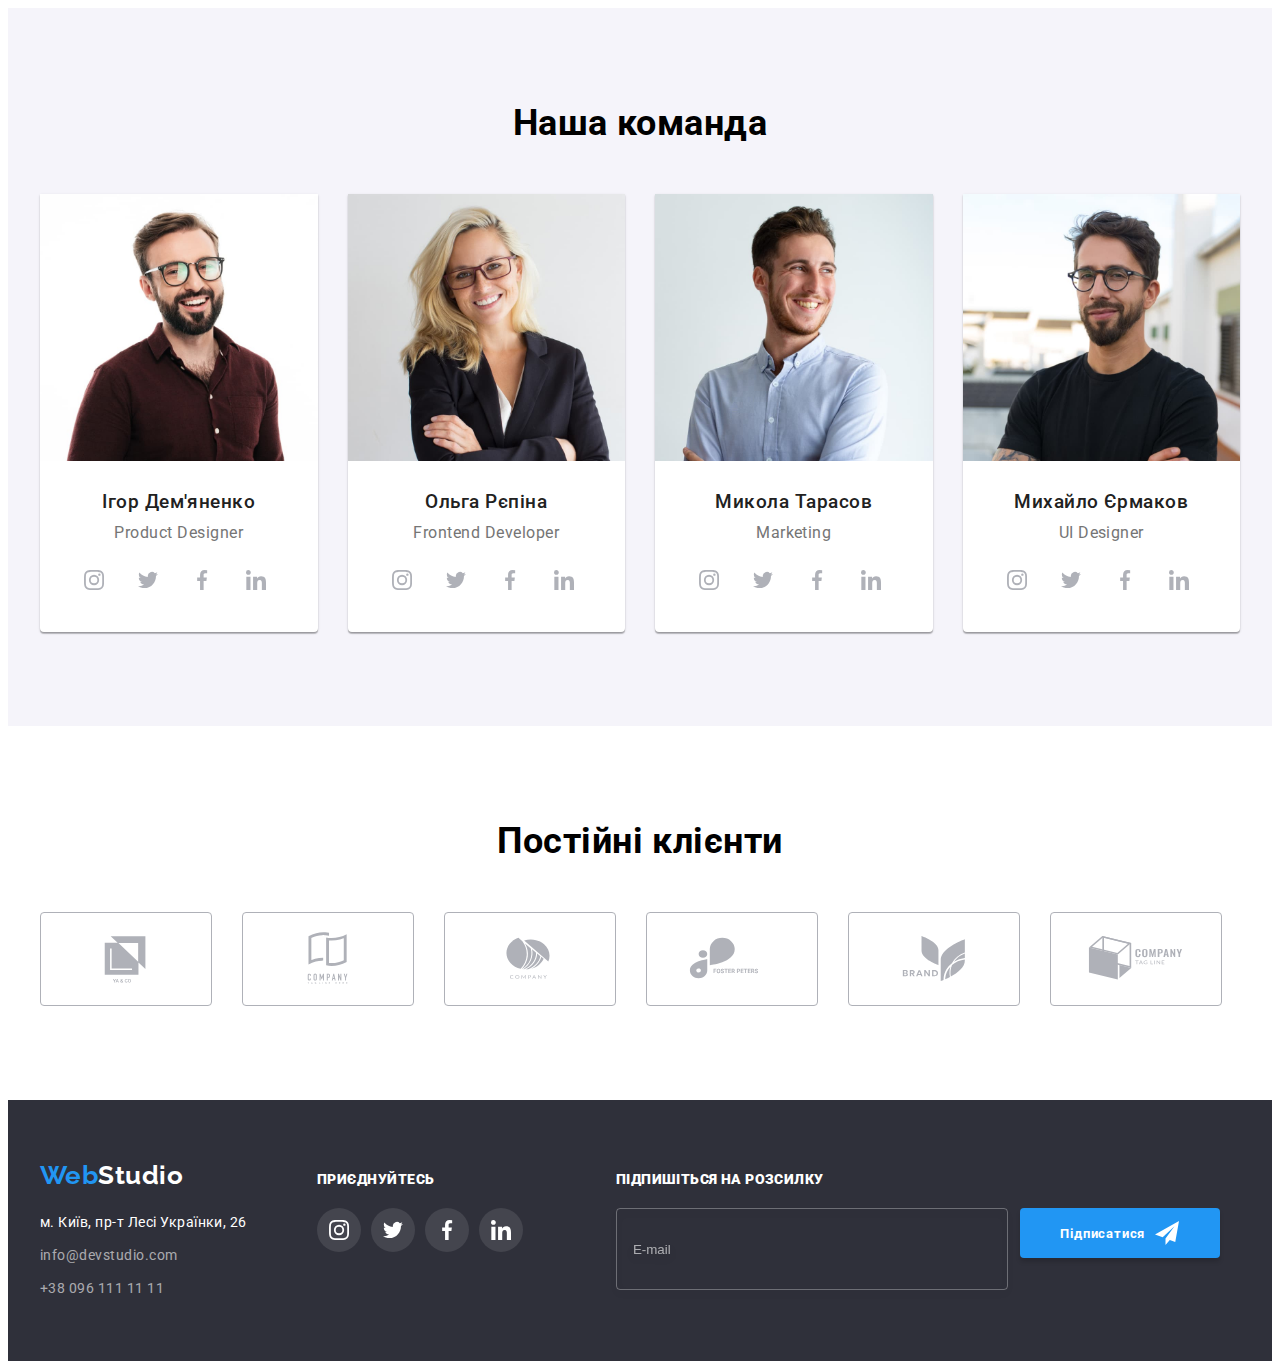
==== commit c6b40d1b: "refactoring portfolio" ====
--- a/index.html
+++ b/index.html
@@ -474,8 +474,8 @@
         </div>
       </div>
     </footer>
-    <!-- Modal is-hidden-->
-    <div class="backdrop " data-modal>
+    <!-- Modal -->
+    <div class="backdrop is-hidden" data-modal>
       <div class="modal">
         <button type="button" class="modal__close" data-modal-close>
           <svg class="modal__icon" width="18" height="18">
--- a/css/main.min.css
+++ b/css/main.min.css
@@ -1 +1 @@
-:root{--primary-bg-color: #ffffff;--secondary-bg-color: #2f303a;--third-bg-color: #f5f4fa;--primary-btn-bg-color: #f5f4fa;--secondary-btn-bg-color: #2196f3;--third-btn-bg-color: #188ce8;--primary-title-color: #212121;--secondary-title-color: #ffffff;--primary-btn-text: #212121;--secondary-btn-color: #ffffff;--primary-border-color: #eeeeee;--main-text-color: #757575;--accent-color: #2196f3;--header-contact-link: #757575;--footer-contact-link: rgba(255, 255, 255, 0.6);--primary-font-family: "Roboto";--secondary-font-family: "Raleway";--primary-letter-spacing: 0.03em;--primary-socials-color: #afb1b8}h1,h2,h3,h4,h5,h6,p{margin:0;padding:0}ul{margin:0;padding:0}button{border:none}textarea{resize:none}.container{width:1200px;margin:0 auto;padding-left:15px;padding-right:15px}.no-decoration{text-decoration:none}.style-none{list-style:none}.full-width{display:block;width:100%;height:auto}.cursor{cursor:pointer}body{font-family:var(--primary-font-family),sans-serif;background-color:var(--main-bg-color);letter-spacing:var(--primary-letter-spacing)}.section{padding:94px 0}.section-title{margin-bottom:50px;font-weight:700;font-size:36px;text-align:center;line-height:1.17}.header{border-bottom:1px solid #ececec;line-height:1.14;letter-spacing:.02em}.menu{display:flex;align-items:center;position:relative}.menu__item:not(:last-child){margin-right:50px}.menu__list{display:flex}.menu__link{position:relative;display:block;padding:30px 0;color:var(--primary-title-color);transition:color 250ms cubic-bezier(0.4, 0, 0.2, 1);font-weight:500;font-size:14px}.menu__link:hover,.menu__link:focus{color:var(--accent-color)}.logo{display:block;margin-right:90px;color:var(--primary-title-color);font-family:var(--secondary-font-family),sans-serif;font-size:26px;font-weight:700;line-height:1.19}.logo__accent{color:var(--accent-color)}.current{color:var(--accent-color)}.current::after{position:absolute;bottom:-3px;left:0;display:block;width:100%;height:4px;content:"";background-color:#2196f3;border-radius:2px}.communication{display:flex;margin-left:auto}.communication__item{display:flex;align-items:center;margin-right:10px}.communication__link{display:flex;padding:32px 20px;justify-content:center;align-items:center;color:var(--header-contact-link);transition:color 250ms cubic-bezier(0.4, 0, 0.2, 1);font-weight:500;font-size:14px}.communication__link:hover,.communication__link:focus{color:var(--accent-color)}.communication__icon{margin-right:10px;fill:currentColor}.hero{max-width:1600px;margin:0 auto;padding:200px 0;background-color:#c4c4c4;background-image:linear-gradient(to right, rgba(47, 48, 58, 0.4), rgba(47, 48, 58, 0.4)),url(../images/header-background.jpg);background-position:center;background-repeat:no-repeat;background-size:cover;text-align:center;letter-spacing:.06em}.hero__title{max-width:695px;margin:0 auto;margin-bottom:30px;color:var(--secondary-title-color);font-weight:900;font-size:44px;line-height:1.36;text-transform:uppercase}.hero__btn{padding:10px 32px;background-color:var(--secondary-btn-bg-color);box-shadow:0px 4px 4px rgba(0,0,0,.15);border:none;border-radius:4px;color:var(--secondary-title-color);transition:background-color 250ms cubic-bezier(0.4, 0, 0.2, 1);font-family:inherit;font-weight:700;line-height:1.88}.hero__btn:active,.hero__btn:hover,.hero__btn:focus{background-color:var(--third-btn-bg-color)}.visually-hidden{position:absolute;width:1px;height:1px;margin:-1px;border:0;padding:0;white-space:nowrap;-webkit-clip-path:inset(100%);clip-path:inset(100%);clip:rect(0 0 0 0);overflow:hidden}.features{padding-bottom:0}.features__list{display:flex}.features__item:not(:last-child){margin-right:30px}.features__icon{display:flex;width:270px;height:120px;margin-bottom:30px;align-items:center;justify-content:center;background-color:#f5f4fa}.features__title{margin-bottom:10px;font-weight:700;font-size:14px;line-height:1.14;text-transform:uppercase}.features__desc{color:var(--main-text-color);font-size:14px;line-height:1.71}.works__list{display:flex}.works__item{position:relative;flex-basis:calc((100% - 60px)/3)}.works__item:not(:first-child){margin-left:30px}.works__title{position:absolute;bottom:0;display:flex;height:70px;width:100%;justify-content:center;align-items:center;color:var(--secondary-title-color);background-color:rgba(47,48,58,.8);transition:background 250ms cubic-bezier(0.4, 0, 0.2, 1),opacity 250ms cubic-bezier(0.4, 0, 0.2, 1);text-transform:uppercase;font-weight:700;line-height:1.17;letter-spacing:var(--primary-letter-spacing)}.works__title::before{background-color:rgba(47,48,58,.8)}.works__title:hover,.works__title:focus{background:linear-gradient(0deg, rgba(0, 0, 0, 0.2), rgba(0, 0, 0, 0.2)),#d9d9d9;opacity:1}.team{background-color:var(--third-bg-color)}.team__list{display:flex;gap:30px}.team__item{flex-basis:calc((100% - 90px)/4);background:var(--primary-bg-color);box-shadow:0px 1px 3px rgba(0,0,0,.12),0px 1px 1px rgba(0,0,0,.14),0px 2px 1px rgba(0,0,0,.2);border-radius:0px 0px 4px 4px}.team__member{padding:30px 32px}.team__names{margin-bottom:10px;color:var(--primary-title-color);text-align:center;line-height:1.19;font-weight:500}.team__positions{margin-bottom:16px;color:var(--main-text-color);text-align:center;line-height:1.19}.socials{display:flex}.socials__item:not(:last-child){margin-right:10px}.socials__links{width:44px;height:44px;border-radius:50%;display:flex;justify-content:center;align-items:center;color:var(--primary-socials-color);transition:color 250ms cubic-bezier(0.4, 0, 0.2, 1),background-color 250ms cubic-bezier(0.4, 0, 0.2, 1)}.socials__links:hover,.socials__links:focus{color:var(--secondary-btn-color);background-color:var(--accent-color)}.socials__icon{fill:currentColor}.clients__list{display:flex}.clients__item:not(:last-child){margin-right:30px}.clients__link{width:170px;height:92px;display:flex;justify-content:center;align-items:center;color:var(--primary-socials-color);border:1px solid var(--primary-socials-color);border-radius:4px;transition:border 250ms cubic-bezier(0.4, 0, 0.2, 1),color 250ms cubic-bezier(0.4, 0, 0.2, 1)}.clients__link:hover,.clients__link:focus{border:1px solid var(--accent-color);color:var(--accent-color)}.clients__icon{fill:currentColor}.footer{padding-top:60px;padding-bottom:60px;background-color:var(--secondary-bg-color)}.footer__wrap{display:flex;align-items:baseline}.footer__contacts{margin-right:70px}.footer__logo{margin-bottom:20px;margin-right:0;color:var(--secondary-title-color)}.contacts{font-style:normal}.contacts__item{font-size:14px;line-height:1.71}.contacts__item:not(:last-child){margin-bottom:9px}.contacts__address{display:block;color:var(--secondary-title-color);transition:color 250ms cubic-bezier(0.4, 0, 0.2, 1)}.contacts__address:hover,.contacts__address:focus{color:var(--accent-color)}.contacts__link{display:block;color:var(--footer-contact-link);transition:color 250ms cubic-bezier(0.4, 0, 0.2, 1)}.contacts__link:hover,.contacts__link:focus{color:var(--accent-color)}.follow{margin-right:93px}.follow__title{margin-bottom:20px;color:var(--secondary-title-color);font-weight:700;font-size:14px;line-height:1.14;text-transform:uppercase}.footer-socials-link{background-color:rgba(255,255,255,.1);color:var(--secondary-btn-color);transition:background-color 250ms cubic-bezier(0.4, 0, 0.2, 1)}.mailing__form{display:flex;justify-content:space-between}.mailing__title{margin-bottom:20px;color:var(--secondary-title-color);font-weight:700;font-size:14px;line-height:1.14;letter-spacing:var(--primary-letter-spacing);text-transform:uppercase}.mailing__input{width:358px;height:50px;padding:15px 16px;margin-right:12px;background-color:rgba(0,0,0,0);outline:none;border:1px solid rgba(255,255,255,.3);filter:drop-shadow(0px 4px 4px rgba(0, 0, 0, 0.15));border-radius:4px;color:rgba(255,255,255,.6);transform:border 250ms cubic-bezier(0.4, 0, 0.2, 1)}.mailing__input::-moz-placeholder{color:rgba(255,255,255,.6)}.mailing__input:-ms-input-placeholder{color:rgba(255,255,255,.6)}.mailing__input::placeholder{color:rgba(255,255,255,.6)}.mailing__input:hover,.mailing__input:focus{border:1px solid var(--accent-color)}.mailing__btn{width:200px;height:50px;display:flex;align-items:center;justify-content:center;padding:10px;background-color:var(--secondary-btn-bg-color);color:var(--secondary-title-color);box-shadow:0px 4px 4px rgba(0,0,0,.15);border-radius:4px;font-family:inherit;font-weight:700;line-height:1.88;text-align:center;letter-spacing:.06em}.mailing__icon{margin-left:10px;fill:var(--secondary-title-color)}.backdrop{visibility:visible;position:fixed;top:0;left:0;width:100%;height:100%;opacity:1;background-color:rgba(0,0,0,.2);transition:opacity 250ms cubic-bezier(0.4, 0, 0.2, 1),visibility 250ms cubic-bezier(0.4, 0, 0.2, 1)}.is-hidden{opacity:0;visibility:hidden;pointer-events:none}.backdrop.is-hidden .modal{transform:translate(-50%, -50%) scale(0.8)}.modal{position:absolute;top:50%;left:50%;transform:translate(-50%, -50%) scale(1);min-width:528px;min-height:581px;padding:40px;background-color:var(--primary-bg-color);box-shadow:0px 1px 3px rgba(0,0,0,.12),0px 1px 1px rgba(0,0,0,.14),0px 2px 1px rgba(0,0,0,.2);border-radius:4px;transition:transform 250ms cubic-bezier(0.4, 0, 0.2, 1)}.modal__title{margin-bottom:12px;font-weight:700;font-size:20px;line-height:1.15;text-align:center;letter-spacing:var(--primary-letter-spacing);color:var(--primary-title-color)}.modal__close{position:absolute;top:8px;right:8px;width:30px;height:30px;display:flex;align-items:center;justify-content:center;background-color:var(--primary-bg-color);border-radius:50%;border:1px solid rgba(0,0,0,.1);cursor:pointer}.modal__close:hover .modal__icon,.modal__close:focus .modal__icon{fill:var(--accent-color)}.modal__icon{fill:#000;transition:fill 250ms cubic-bezier(0.4, 0, 0.2, 1)}.no-scroll{overflow:hidden}@-webkit-keyframes appearModal{0%{opacity:1;transform:scale(1)}100%{opacity:0;transform:scale(0.7)}}@keyframes appearModal{0%{opacity:1;transform:scale(1)}100%{opacity:0;transform:scale(0.7)}}.form{display:flex;flex-direction:column}.form .form__field{position:relative;margin-bottom:10px}.form__icon{position:absolute;top:50%;left:12px;transform:translateY(-50%);fill:#212121;transition:fill 250ms cubic-bezier(0.4, 0, 0.2, 1)}.form__label{margin-bottom:4px;font-size:12px;line-height:1.17;letter-spacing:.01em;color:var(--main-text-color)}.form__input{outline:none;border:none;width:100%;height:40px;padding-left:42px;border:1px solid rgba(33,33,33,.2);border-radius:4px;transition:border 250ms cubic-bezier(0.4, 0, 0.2, 1)}.form__input:focus,.form__input:hover{outline:none;border:1px solid #2196f3}.form__input:hover+.form__icon,.form__input:focus+.form__icon{fill:var(--accent-color)}.form__comment{padding:12px 16px;margin-bottom:20px;border:none;border:1px solid rgba(33,33,33,.2);border-radius:4px}.form__comment:focus,.form__comment:hover{outline:none;border:1px solid #2196f3}.form__btn{outline:none;display:block;margin:0 auto;width:200px;height:50px;background-color:var(--secondary-btn-bg-color);color:var(--secondary-title-color);box-shadow:0px 4px 4px rgba(0,0,0,.15);border-radius:4px;font-family:inherit;font-weight:700;font-size:16px;line-height:1.88;letter-spacing:.06em}.form__btn:focus,.form__btn:hover{border:1px solid var(--accent-color)}.terms{display:flex;align-items:center;justify-content:center;margin-bottom:30px}.terms__label{display:flex;align-items:center;font-size:14px;line-height:1.71;letter-spacing:.03em;color:#757575}.terms__link{margin-left:4px;font-size:14px;line-height:1.71;letter-spacing:var(--primary-letter-spacing);color:var(--accent-color);outline:none}.terms__link:focus{border:1px solid var(--accent-color)}.terms__icon{position:relative;width:16px;height:15px;margin-right:7px;display:inline-block;border:2px solid #212121;border-radius:3px;transition:border 250ms cubic-bezier(0.4, 0, 0.2, 1),background 250ms cubic-bezier(0.4, 0, 0.2, 1)}.terms__checkbox:hover+.terms__icon,.terms__checkbox:focus+.terms__icon{border:2px solid var(--accent-color)}.terms__checkbox:checked+.terms__icon{border:none;background-image:url(../images/icon-check.svg)}/*# sourceMappingURL=main.min.css.map */+:root{--primary-bg-color: #ffffff;--secondary-bg-color: #2f303a;--third-bg-color: #f5f4fa;--primary-btn-bg-color: #f5f4fa;--secondary-btn-bg-color: #2196f3;--third-btn-bg-color: #188ce8;--primary-title-color: #212121;--secondary-title-color: #ffffff;--primary-btn-text: #212121;--secondary-btn-color: #ffffff;--primary-border-color: #eeeeee;--main-text-color: #757575;--accent-color: #2196f3;--header-contact-link: #757575;--footer-contact-link: rgba(255, 255, 255, 0.6);--primary-font-family: "Roboto";--secondary-font-family: "Raleway";--primary-letter-spacing: 0.03em;--primary-socials-color: #afb1b8}h1,h2,h3,h4,h5,h6,p{margin:0;padding:0}ul{margin:0;padding:0}button{border:none}textarea{resize:none}.container{width:1200px;margin:0 auto;padding-left:15px;padding-right:15px}.no-decoration{text-decoration:none}.style-none{list-style:none}.full-width{display:block;width:100%;height:auto}.cursor{cursor:pointer}body{font-family:var(--primary-font-family),sans-serif;background-color:var(--main-bg-color);letter-spacing:var(--primary-letter-spacing)}.section{padding:94px 0}.section-title{margin-bottom:50px;font-weight:700;font-size:36px;text-align:center;line-height:1.17}.header{border-bottom:1px solid #ececec;line-height:1.14;letter-spacing:.02em}.menu{display:flex;align-items:center;position:relative}.menu__item:not(:last-child){margin-right:50px}.menu__list{display:flex}.menu__link{position:relative;display:block;padding:30px 0;color:var(--primary-title-color);transition:color 250ms cubic-bezier(0.4, 0, 0.2, 1);font-weight:500;font-size:14px}.menu__link:hover,.menu__link:focus{color:var(--accent-color)}.logo{display:block;margin-right:90px;color:var(--primary-title-color);font-family:var(--secondary-font-family),sans-serif;font-size:26px;font-weight:700;line-height:1.19}.logo__accent{color:var(--accent-color)}.current{color:var(--accent-color)}.current::after{position:absolute;bottom:-3px;left:0;display:block;width:100%;height:4px;content:"";background-color:#2196f3;border-radius:2px}.communication{display:flex;margin-left:auto}.communication__item{display:flex;align-items:center;margin-right:10px}.communication__link{display:flex;padding:32px 20px;justify-content:center;align-items:center;color:var(--header-contact-link);transition:color 250ms cubic-bezier(0.4, 0, 0.2, 1);font-weight:500;font-size:14px}.communication__link:hover,.communication__link:focus{color:var(--accent-color)}.communication__icon{margin-right:10px;fill:currentColor}.hero{max-width:1600px;margin:0 auto;padding:200px 0;background-color:#c4c4c4;background-image:linear-gradient(to right, rgba(47, 48, 58, 0.4), rgba(47, 48, 58, 0.4)),url(../images/header-background.jpg);background-position:center;background-repeat:no-repeat;background-size:cover;text-align:center;letter-spacing:.06em}.hero__title{max-width:695px;margin:0 auto;margin-bottom:30px;color:var(--secondary-title-color);font-weight:900;font-size:44px;line-height:1.36;text-transform:uppercase}.hero__btn{padding:10px 32px;background-color:var(--secondary-btn-bg-color);box-shadow:0px 4px 4px rgba(0,0,0,.15);border:none;border-radius:4px;color:var(--secondary-title-color);transition:background-color 250ms cubic-bezier(0.4, 0, 0.2, 1);font-family:inherit;font-weight:700;line-height:1.88}.hero__btn:active,.hero__btn:hover,.hero__btn:focus{background-color:var(--third-btn-bg-color)}.visually-hidden{position:absolute;width:1px;height:1px;margin:-1px;border:0;padding:0;white-space:nowrap;-webkit-clip-path:inset(100%);clip-path:inset(100%);clip:rect(0 0 0 0);overflow:hidden}.features{padding-bottom:0}.features__list{display:flex}.features__item:not(:last-child){margin-right:30px}.features__icon{display:flex;width:270px;height:120px;margin-bottom:30px;align-items:center;justify-content:center;background-color:#f5f4fa}.features__title{margin-bottom:10px;font-weight:700;font-size:14px;line-height:1.14;text-transform:uppercase}.features__desc{color:var(--main-text-color);font-size:14px;line-height:1.71}.works__list{display:flex}.works__item{position:relative;flex-basis:calc((100% - 60px)/3)}.works__item:not(:first-child){margin-left:30px}.works__title{position:absolute;bottom:0;display:flex;height:70px;width:100%;justify-content:center;align-items:center;color:var(--secondary-title-color);background-color:rgba(47,48,58,.8);transition:background 250ms cubic-bezier(0.4, 0, 0.2, 1),opacity 250ms cubic-bezier(0.4, 0, 0.2, 1);text-transform:uppercase;font-weight:700;line-height:1.17;letter-spacing:var(--primary-letter-spacing)}.works__title::before{background-color:rgba(47,48,58,.8)}.works__title:hover,.works__title:focus{background:linear-gradient(0deg, rgba(0, 0, 0, 0.2), rgba(0, 0, 0, 0.2)),#d9d9d9;opacity:1}.team{background-color:var(--third-bg-color)}.team__list{display:flex;gap:30px}.team__item{flex-basis:calc((100% - 90px)/4);background:var(--primary-bg-color);box-shadow:0px 1px 3px rgba(0,0,0,.12),0px 1px 1px rgba(0,0,0,.14),0px 2px 1px rgba(0,0,0,.2);border-radius:0px 0px 4px 4px}.team__member{padding:30px 32px}.team__names{margin-bottom:10px;color:var(--primary-title-color);text-align:center;line-height:1.19;font-weight:500}.team__positions{margin-bottom:16px;color:var(--main-text-color);text-align:center;line-height:1.19}.socials{display:flex}.socials__item:not(:last-child){margin-right:10px}.socials__links{width:44px;height:44px;border-radius:50%;display:flex;justify-content:center;align-items:center;color:var(--primary-socials-color);transition:color 250ms cubic-bezier(0.4, 0, 0.2, 1),background-color 250ms cubic-bezier(0.4, 0, 0.2, 1)}.socials__links:hover,.socials__links:focus{color:var(--secondary-btn-color);background-color:var(--accent-color)}.socials__icon{fill:currentColor}.clients__list{display:flex}.clients__item:not(:last-child){margin-right:30px}.clients__link{width:170px;height:92px;display:flex;justify-content:center;align-items:center;color:var(--primary-socials-color);border:1px solid var(--primary-socials-color);border-radius:4px;transition:border 250ms cubic-bezier(0.4, 0, 0.2, 1),color 250ms cubic-bezier(0.4, 0, 0.2, 1)}.clients__link:hover,.clients__link:focus{border:1px solid var(--accent-color);color:var(--accent-color)}.clients__icon{fill:currentColor}.filter{display:flex;justify-content:center;margin-bottom:34px}.filter__item:not(:last-child){margin-right:8px}.filter__btn{display:block;padding:6px 25px;border:none;border-radius:4px;background-color:var(--primary-btn-bg-color);color:var(--primary-title-color);transition:background-color 250ms cubic-bezier(0.4, 0, 0.2, 1),color 250ms cubic-bezier(0.4, 0, 0.2, 1),box-shadow 250ms cubic-bezier(0.4, 0, 0.2, 1);font-family:inherit;font-weight:500;font-size:16px;line-height:1.62}.filter__btn:focus,.filter__btn:hover{background-color:var(--accent-color);color:var(--secondary-title-color);box-shadow:0px 3px 1px rgba(0,0,0,.1),0px 1px 2px rgba(0,0,0,.08),0px 2px 2px rgba(0,0,0,.12)}.filter__btn:active{background-color:var(--accent-color);color:var(--secondary-title-color);box-shadow:0px 3px 1px rgba(0,0,0,.1),0px 1px 2px rgba(0,0,0,.08),0px 2px 2px rgba(0,0,0,.12)}.portfolio__list{display:flex;flex-wrap:wrap;gap:30px}.portfolio__item{flex-basis:calc((100% - 60px)/3)}.portfolio__links{display:flex;flex-direction:column;transition:box-shadow 250ms cubic-bezier(0.4, 0, 0.2, 1)}.portfolio__links:hover,.portfolio__links:focus{box-shadow:0px 1px 1px rgba(0,0,0,.12),0px 4px 4px rgba(0,0,0,.06),1px 4px 6px rgba(0,0,0,.16)}.portfolio__links:hover .portfolio__details,.portfolio__links:focus .portfolio__details{opacity:1;transform:translateY(0)}.portfolio__thumbs{position:relative;overflow:hidden}.portfolio__img{display:block}.portfolio__details{position:absolute;top:0;left:0;height:100%;padding:63px 24px;color:var(--secondary-title-color);background-color:rgba(33,150,243,.9);font-size:18px;line-height:1.55;letter-spacing:var(--primary-letter-spacing);transform:translateY(100%);opacity:0;transition:opacity 250ms cubic-bezier(0.4, 0, 0.2, 1),transform 250ms cubic-bezier(0.4, 0, 0.2, 1)}.portfolio__titles{margin-bottom:4px;font-weight:700;color:var(--primary-title-color);font-size:18px;line-height:2;letter-spacing:.06em}.portfolio__titles__wrap{padding:20px 24px;border-bottom:1px solid var(--primary-border-color);border-right:1px solid var(--primary-border-color);border-left:1px solid var(--primary-border-color)}.portfolio__desc{color:var(--main-text-color);line-height:1.87}.footer{padding-top:60px;padding-bottom:60px;background-color:var(--secondary-bg-color)}.footer__wrap{display:flex;align-items:baseline}.footer__contacts{margin-right:70px}.footer__logo{margin-bottom:20px;margin-right:0;color:var(--secondary-title-color)}.contacts{font-style:normal}.contacts__item{font-size:14px;line-height:1.71}.contacts__item:not(:last-child){margin-bottom:9px}.contacts__address{display:block;color:var(--secondary-title-color);transition:color 250ms cubic-bezier(0.4, 0, 0.2, 1)}.contacts__address:hover,.contacts__address:focus{color:var(--accent-color)}.contacts__link{display:block;color:var(--footer-contact-link);transition:color 250ms cubic-bezier(0.4, 0, 0.2, 1)}.contacts__link:hover,.contacts__link:focus{color:var(--accent-color)}.follow{margin-right:93px}.follow__title{margin-bottom:20px;color:var(--secondary-title-color);font-weight:700;font-size:14px;line-height:1.14;text-transform:uppercase}.footer-socials-link{background-color:rgba(255,255,255,.1);color:var(--secondary-btn-color);transition:background-color 250ms cubic-bezier(0.4, 0, 0.2, 1)}.mailing__form{display:flex;justify-content:space-between}.mailing__title{margin-bottom:20px;color:var(--secondary-title-color);font-weight:700;font-size:14px;line-height:1.14;letter-spacing:var(--primary-letter-spacing);text-transform:uppercase}.mailing__input{width:358px;height:50px;padding:15px 16px;margin-right:12px;background-color:rgba(0,0,0,0);outline:none;border:1px solid rgba(255,255,255,.3);filter:drop-shadow(0px 4px 4px rgba(0, 0, 0, 0.15));border-radius:4px;color:rgba(255,255,255,.6);transform:border 250ms cubic-bezier(0.4, 0, 0.2, 1)}.mailing__input::-moz-placeholder{color:rgba(255,255,255,.6)}.mailing__input:-ms-input-placeholder{color:rgba(255,255,255,.6)}.mailing__input::placeholder{color:rgba(255,255,255,.6)}.mailing__input:hover,.mailing__input:focus{border:1px solid var(--accent-color)}.mailing__btn{width:200px;height:50px;display:flex;align-items:center;justify-content:center;padding:10px;background-color:var(--secondary-btn-bg-color);color:var(--secondary-title-color);box-shadow:0px 4px 4px rgba(0,0,0,.15);border-radius:4px;font-family:inherit;font-weight:700;line-height:1.88;text-align:center;letter-spacing:.06em}.mailing__icon{margin-left:10px;fill:var(--secondary-title-color)}.backdrop{visibility:visible;position:fixed;top:0;left:0;width:100%;height:100%;opacity:1;background-color:rgba(0,0,0,.2);transition:opacity 250ms cubic-bezier(0.4, 0, 0.2, 1),visibility 250ms cubic-bezier(0.4, 0, 0.2, 1)}.is-hidden{opacity:0;visibility:hidden;pointer-events:none}.backdrop.is-hidden .modal{transform:translate(-50%, -50%) scale(0.8)}.modal{position:absolute;top:50%;left:50%;transform:translate(-50%, -50%) scale(1);min-width:528px;min-height:581px;padding:40px;background-color:var(--primary-bg-color);box-shadow:0px 1px 3px rgba(0,0,0,.12),0px 1px 1px rgba(0,0,0,.14),0px 2px 1px rgba(0,0,0,.2);border-radius:4px;transition:transform 250ms cubic-bezier(0.4, 0, 0.2, 1)}.modal__title{margin-bottom:12px;font-weight:700;font-size:20px;line-height:1.15;text-align:center;letter-spacing:var(--primary-letter-spacing);color:var(--primary-title-color)}.modal__close{position:absolute;top:8px;right:8px;width:30px;height:30px;display:flex;align-items:center;justify-content:center;background-color:var(--primary-bg-color);border-radius:50%;border:1px solid rgba(0,0,0,.1);cursor:pointer}.modal__close:hover .modal__icon,.modal__close:focus .modal__icon{fill:var(--accent-color)}.modal__icon{fill:#000;transition:fill 250ms cubic-bezier(0.4, 0, 0.2, 1)}.no-scroll{overflow:hidden}@-webkit-keyframes appearModal{0%{opacity:1;transform:scale(1)}100%{opacity:0;transform:scale(0.7)}}@keyframes appearModal{0%{opacity:1;transform:scale(1)}100%{opacity:0;transform:scale(0.7)}}.form{display:flex;flex-direction:column}.form .form__field{position:relative;margin-bottom:10px}.form__icon{position:absolute;top:50%;left:12px;transform:translateY(-50%);fill:#212121;transition:fill 250ms cubic-bezier(0.4, 0, 0.2, 1)}.form__label{margin-bottom:4px;font-size:12px;line-height:1.17;letter-spacing:.01em;color:var(--main-text-color)}.form__input{outline:none;border:none;width:100%;height:40px;padding-left:42px;border:1px solid rgba(33,33,33,.2);border-radius:4px;transition:border 250ms cubic-bezier(0.4, 0, 0.2, 1)}.form__input:focus,.form__input:hover{outline:none;border:1px solid #2196f3}.form__input:hover+.form__icon,.form__input:focus+.form__icon{fill:var(--accent-color)}.form__comment{padding:12px 16px;margin-bottom:20px;border:none;border:1px solid rgba(33,33,33,.2);border-radius:4px}.form__comment:focus,.form__comment:hover{outline:none;border:1px solid #2196f3}.form__btn{outline:none;display:block;margin:0 auto;width:200px;height:50px;background-color:var(--secondary-btn-bg-color);color:var(--secondary-title-color);box-shadow:0px 4px 4px rgba(0,0,0,.15);border-radius:4px;font-family:inherit;font-weight:700;font-size:16px;line-height:1.88;letter-spacing:.06em}.form__btn:focus,.form__btn:hover{border:1px solid var(--accent-color)}.terms{display:flex;align-items:center;justify-content:center;margin-bottom:30px}.terms__label{display:flex;align-items:center;font-size:14px;line-height:1.71;letter-spacing:.03em;color:#757575}.terms__link{margin-left:4px;font-size:14px;line-height:1.71;letter-spacing:var(--primary-letter-spacing);color:var(--accent-color);outline:none}.terms__link:focus{border:1px solid var(--accent-color)}.terms__icon{position:relative;width:16px;height:15px;margin-right:7px;display:inline-block;border:2px solid #212121;border-radius:3px;transition:border 250ms cubic-bezier(0.4, 0, 0.2, 1),background 250ms cubic-bezier(0.4, 0, 0.2, 1)}.terms__checkbox:hover+.terms__icon,.terms__checkbox:focus+.terms__icon{border:2px solid var(--accent-color)}.terms__checkbox:checked+.terms__icon{border:none;background-image:url(../images/icon-check.svg)}/*# sourceMappingURL=main.min.css.map */